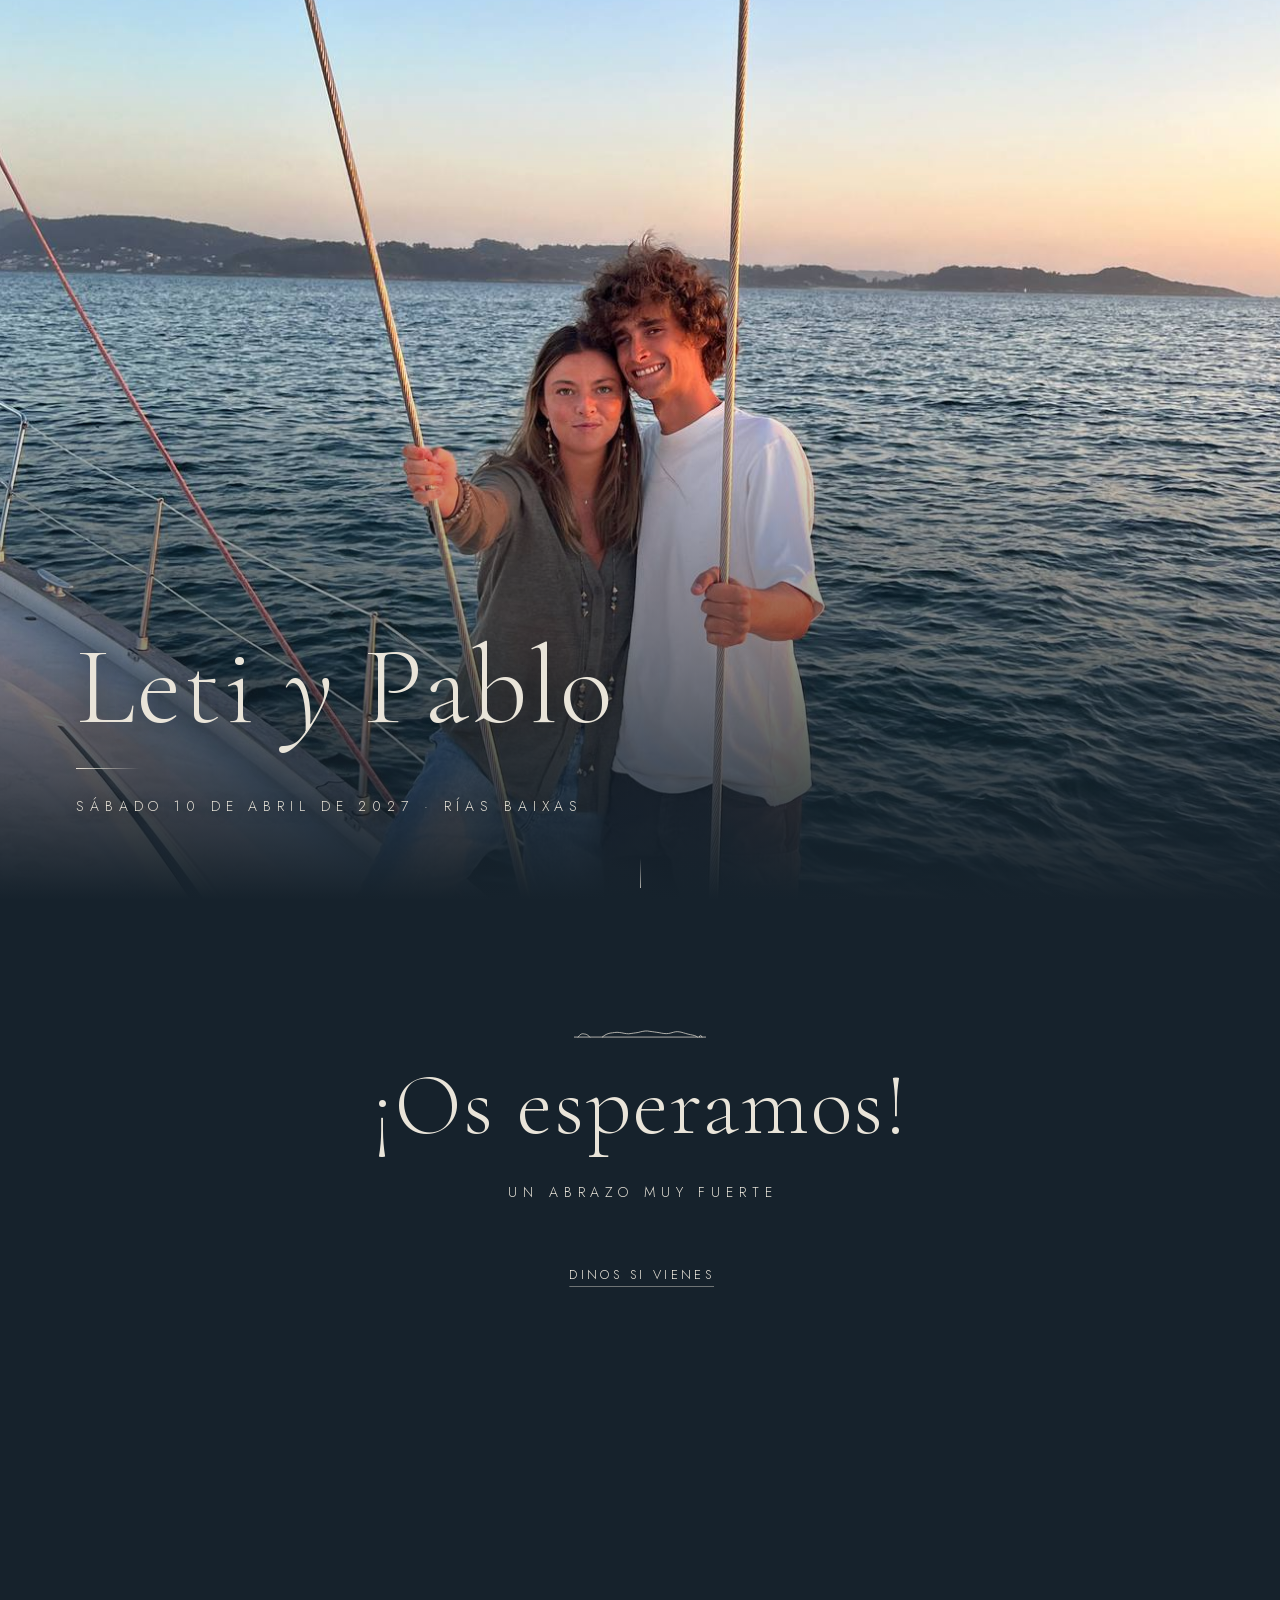
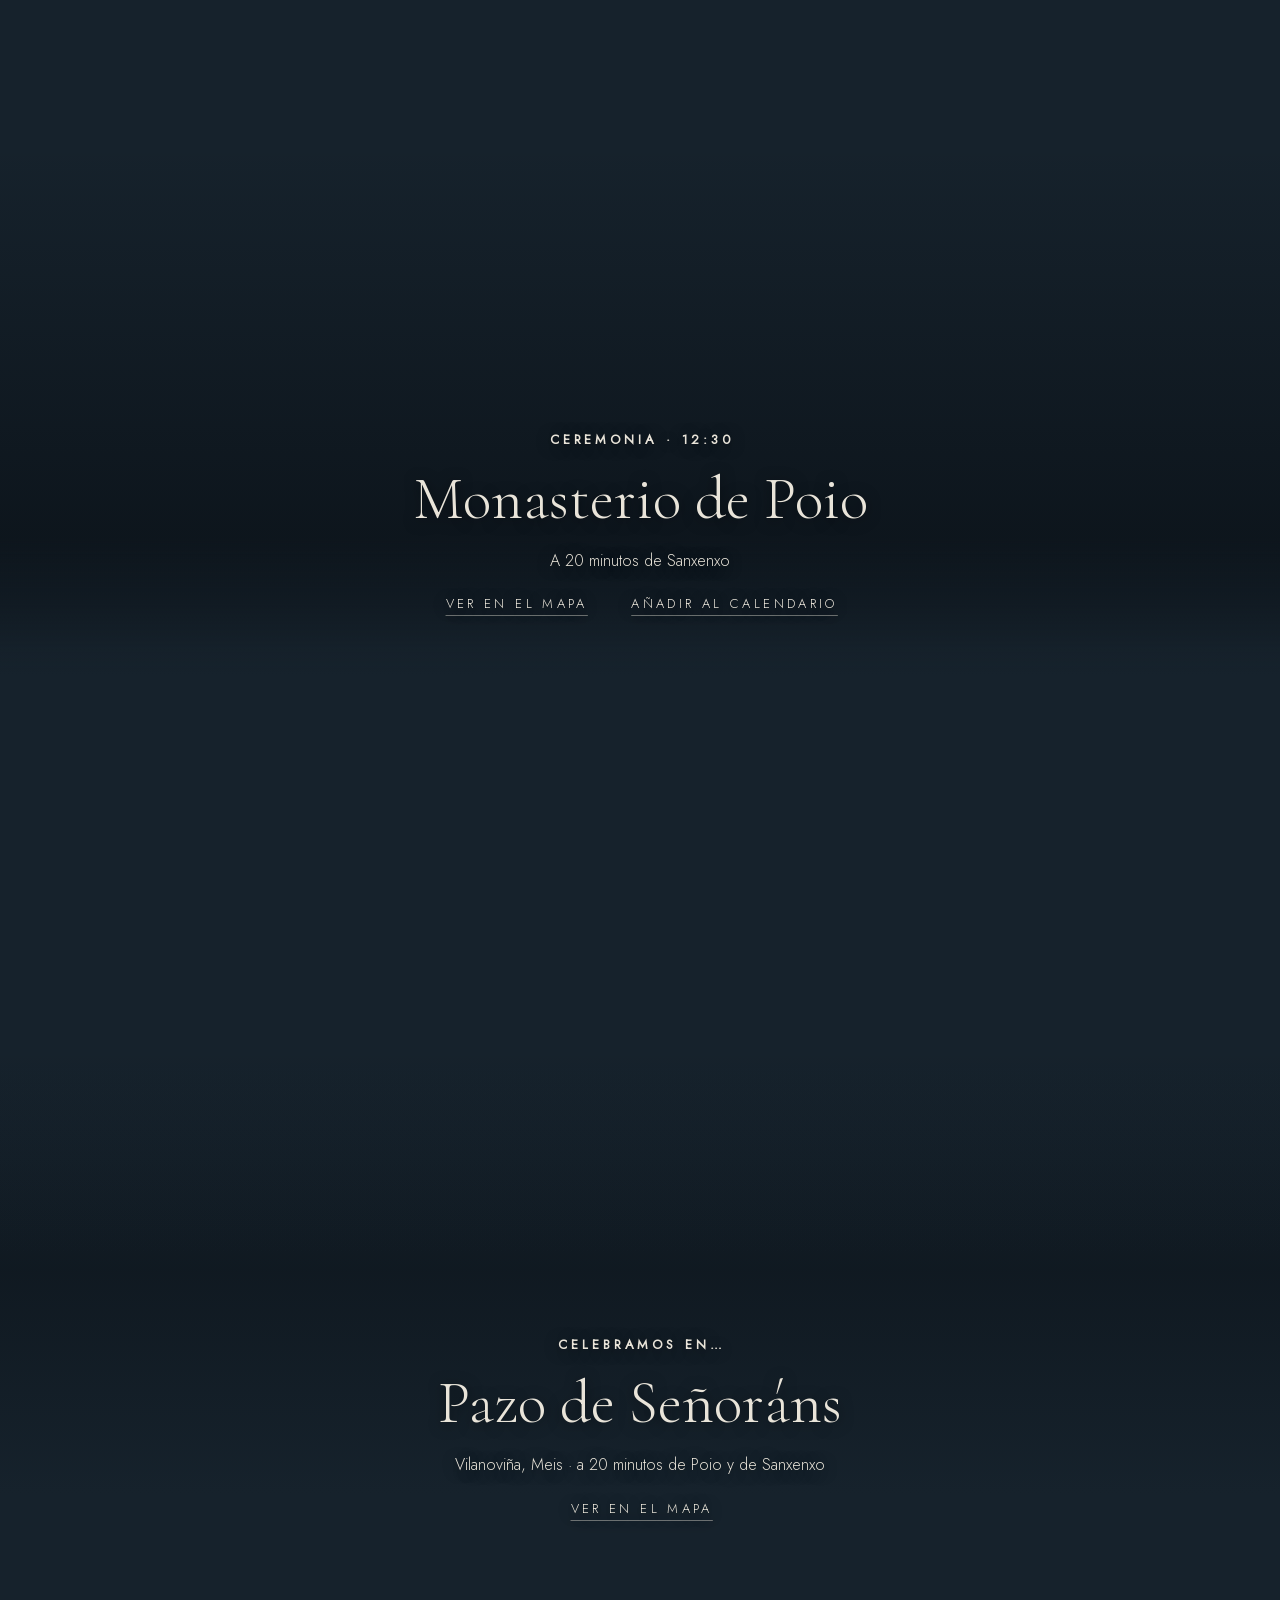
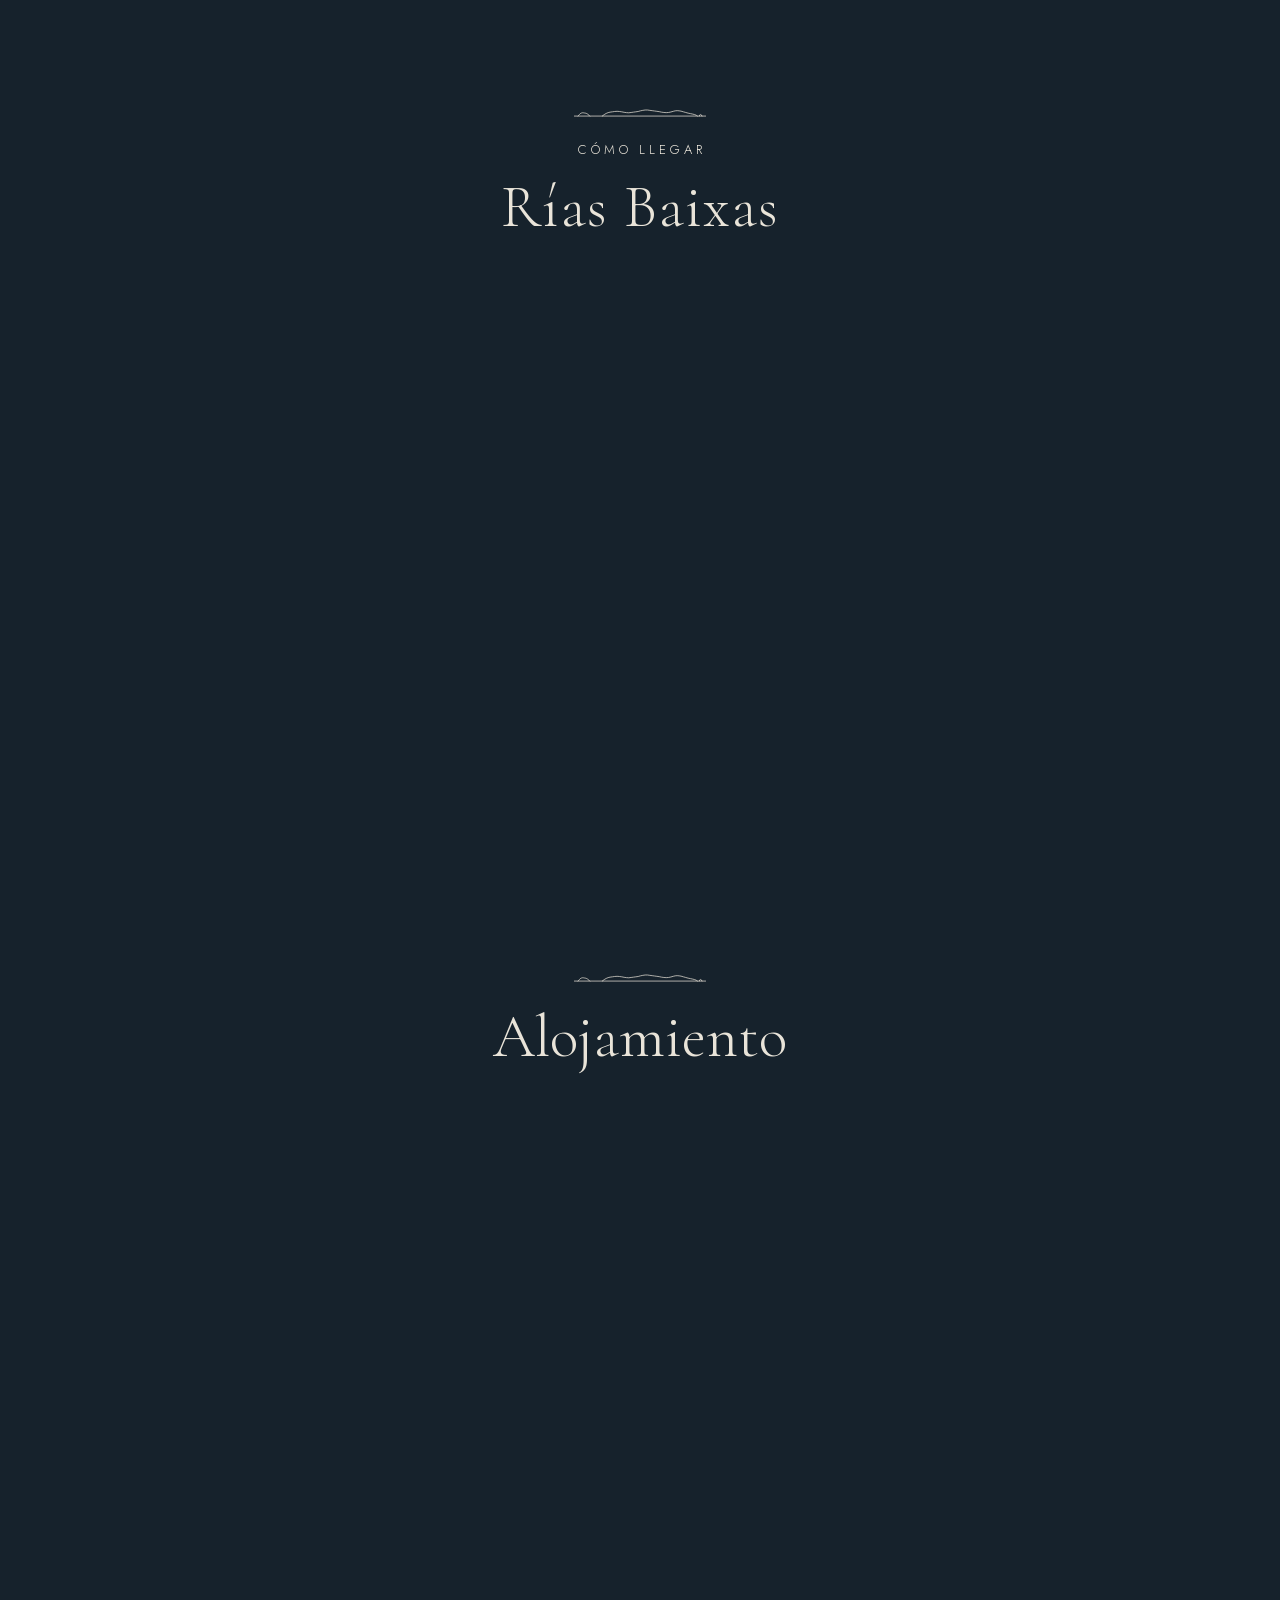
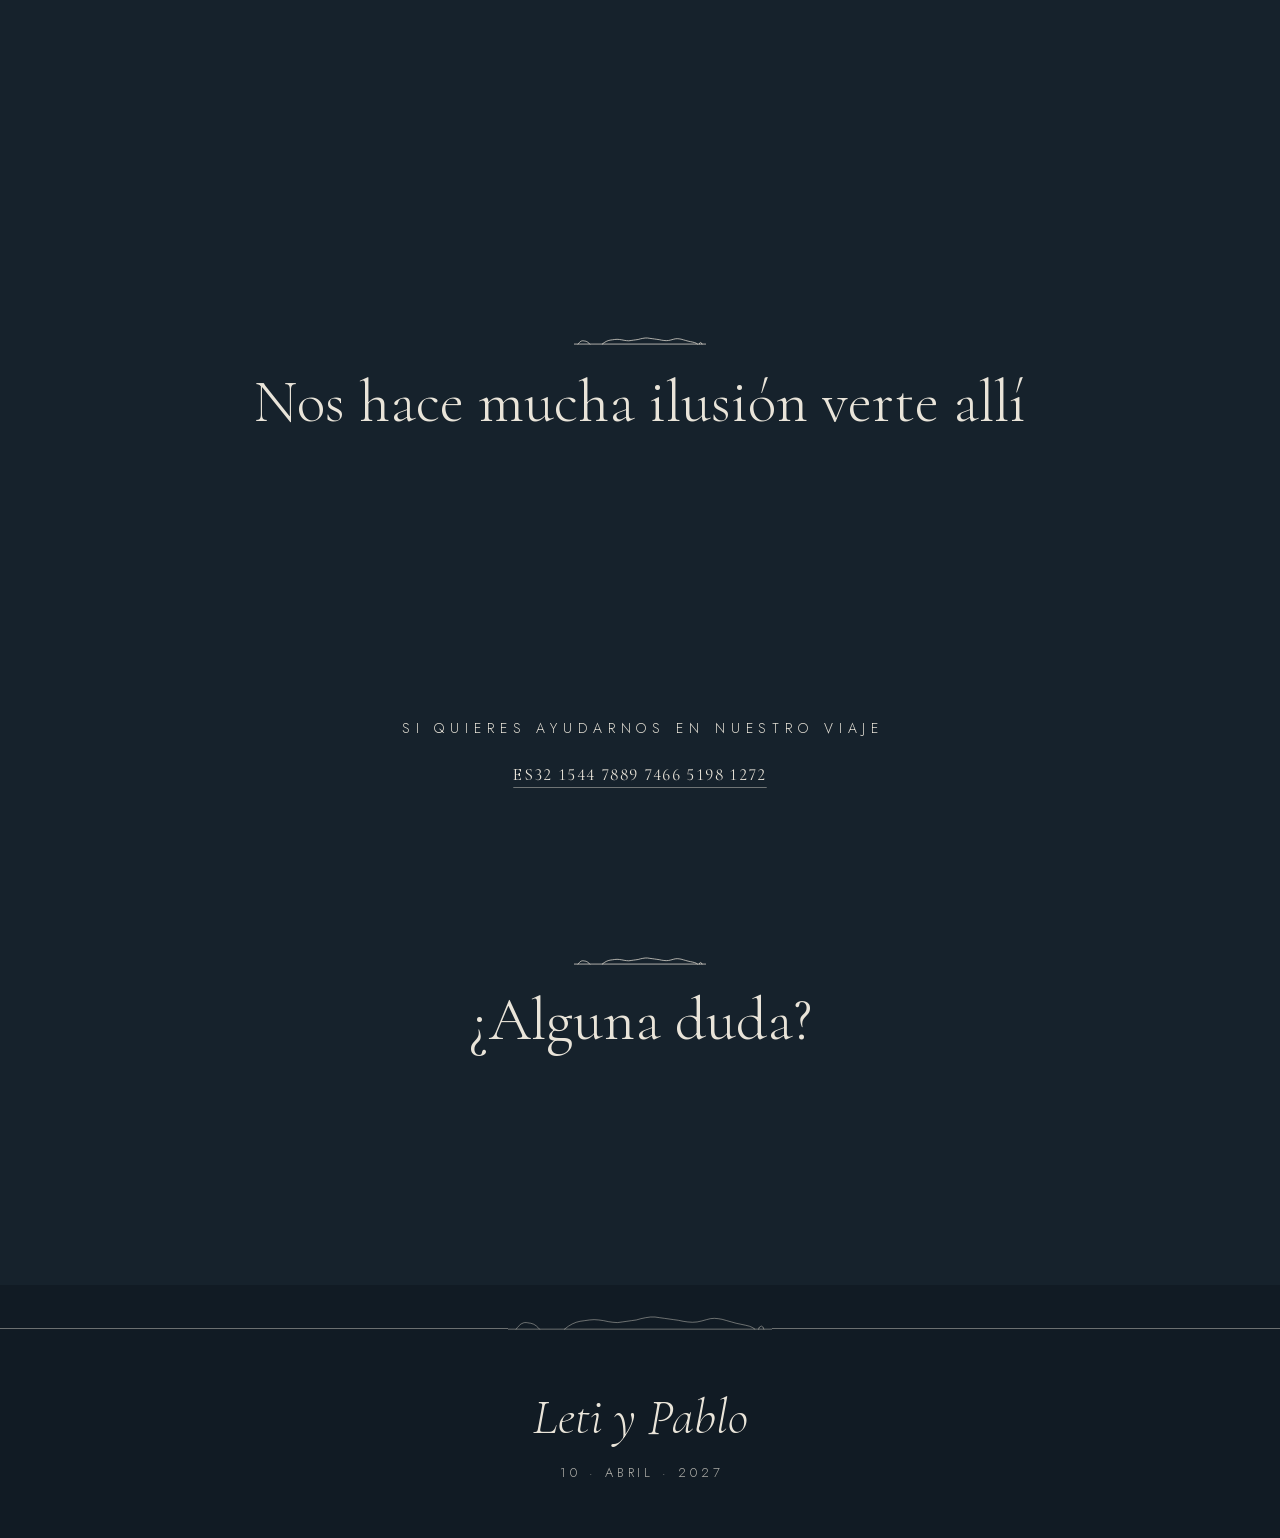
==== index.html @ 84181115 "Formulario: antes de dar error, comprueba si el envío ya está guardado Si Google tarda o contesta co" ====
<!doctype html>
<html lang="es">
<head>
  <meta charset="utf-8">
  <!-- Qué puede cargar la página: solo lo propio, y el formulario solo habla con Google Apps Script.
       Si cambia el script en línea de más abajo, hay que recalcular su huella sha256 (ver README). -->
  <meta http-equiv="Content-Security-Policy" content="default-src 'self'; script-src 'self' 'sha256-/x7W7R75k8Roq0WaVRQX9blP4OufE5xbAdzklGxsgpw='; style-src 'self'; img-src 'self' data:; font-src 'self'; connect-src 'self' https://script.google.com https://*.googleusercontent.com; object-src 'none'; base-uri 'none'; form-action 'none'">
  <meta name="viewport" content="width=device-width, initial-scale=1, viewport-fit=cover">
  <title>Leti y Pablo · 10 de abril de 2027</title>
  <meta name="description" content="Nos casamos el 10 de abril de 2027 en el Monasterio de Poio. Dinos si vienes.">
  <meta name="robots" content="noindex, nofollow">
  <meta name="referrer" content="no-referrer">
  <meta name="format-detection" content="telephone=no">
  <meta property="og:site_name" content="Leti y Pablo">
  <meta property="og:title" content="Leti y Pablo · 10 de abril de 2027">
  <meta property="og:description" content="Sábado 10 de abril de 2027, 12:30 · Monasterio de Poio y Pazo de Señoráns">
  <meta property="og:type" content="website">
  <meta property="og:url" content="https://letipablo.com/">
  <meta property="og:locale" content="es_ES">
  <meta property="og:image" content="https://letipablo.com/assets/og.jpg?v=2">
  <meta property="og:image:type" content="image/jpeg">
  <meta property="og:image:width" content="1200">
  <meta property="og:image:height" content="630">
  <meta property="og:image:alt" content="Leti y Pablo en la proa de un velero, con la ría al atardecer">
  <meta name="twitter:card" content="summary_large_image">
  <link rel="icon" href="favicon.ico" sizes="32x32">
  <link rel="icon" href="favicon.svg" type="image/svg+xml">
  <link rel="apple-touch-icon" href="apple-touch-icon.png">
  <meta name="theme-color" content="#16222c">
  <link rel="preload" href="assets/fonts/cormorant.woff2" as="font" type="font/woff2" crossorigin>
  <link rel="preload" href="assets/fonts/jost.woff2" as="font" type="font/woff2" crossorigin>
  <link rel="stylesheet" href="styles.css?v=27">
  <!-- Sin JavaScript no hay revelado al hacer scroll: el contenido se ve siempre -->
  <script>document.documentElement.classList.add('js');</script>
</head>
<body>

<!-- El perfil de Onza, Ons y su islote, que separa las secciones y cierra el pie -->
<svg class="dibujos" aria-hidden="true" focusable="false" width="0" height="0">
  <symbol id="ons" viewBox="0 0 240 20">
    <path vector-effect="non-scaling-stroke" d="M0 16.5H240"/>
    <g transform="translate(7.44 16.5) scale(1 2.1) translate(-8.55 -10)">
      <!-- Onza, Ons y el islote de su derecha: el perfil que se ve desde la ría -->
      <path vector-effect="non-scaling-stroke" d="M8.55 10.0 L9.69 9.26 L11.02 8.63 L12.34 7.92 L13.67 7.6 L14.99 7.31 L16.32 7.16 L17.64 7.16 L18.97 7.24 L20.29 7.35 L21.62 7.43 L22.94 7.62 L24.27 7.83 L25.59 8.19 L26.92 8.63 L28.25 9.2 L29.76 10.0"/>
      <path vector-effect="non-scaling-stroke" d="M52.48 10.0 L56.03 8.72 L59.57 7.73 L63.12 7.02 L66.67 6.6 L70.92 6.31 L75.18 6.03 L79.43 5.89 L83.69 6.03 L87.94 6.31 L92.2 6.74 L96.45 7.02 L100.71 7.16 L104.96 6.88 L109.22 6.6 L113.48 6.31 L117.73 6.03 L121.99 5.46 L126.24 5.04 L130.5 4.75 L134.75 4.75 L139.01 5.04 L143.26 5.32 L147.52 5.6 L151.77 5.89 L156.03 6.17 L160.28 6.6 L164.54 6.88 L168.79 7.02 L173.05 6.88 L177.3 6.45 L181.56 5.89 L185.11 5.46 L188.65 5.32 L192.2 5.46 L195.74 5.74 L200.0 6.31 L204.26 6.88 L208.51 7.45 L212.77 7.87 L217.02 8.3 L220.57 8.72 L223.4 9.29 L225.53 10.0"/>
      <path vector-effect="non-scaling-stroke" d="M228.94 10.0 L229.51 9.13 L230.07 9.17 L230.64 8.83 L231.21 8.64 L231.78 8.75 L232.35 8.98 L232.91 9.02 L233.67 10.0"/>
    </g>
  </symbol>
</svg>

<main>

  <section id="inicio" class="hero">
    <!-- En vertical (móviles y tabletas) se sirve un recorte 3:4 de la misma foto: pesa una cuarta parte menos -->
    <picture>
      <source media="(orientation: portrait) and (max-aspect-ratio: 3/4)" srcset="assets/portada-v-675.jpg 675w, assets/portada-v-900.jpg 900w, assets/portada-v-1100.jpg 1100w, assets/portada-v-1425.jpg 1425w" sizes="81vh" width="1425" height="1900">
      <img class="hero__foto" data-portada src="assets/portada.jpg" srcset="assets/portada-900.jpg 900w, assets/portada-1200.jpg 1200w, assets/portada.jpg 1400w, assets/portada-1900.jpg 1900w, assets/portada-2600.jpg 2600w" sizes="(orientation: landscape) 108vw, 108vh" width="1400" height="1400" fetchpriority="high" alt="Leti y Pablo en la proa de un velero, con la ría al atardecer">
    </picture>
    <div class="hero__velo"></div>
    <div class="hero__texto">
      <h1 class="hero__nombres" translate="no">Leti <em>y</em> Pablo</h1>
      <div class="hero__filete"></div>
      <p class="hero__fecha"><span class="hero__dia">Sábado 10 de abril de 2027</span> <span class="nowrap"><span class="hero__punto">· </span>Rías Baixas</span></p>
    </div>
    <span class="hero__bajar" aria-hidden="true"></span>
  </section>

  <section class="wrap bienvenida">
    <svg class="ornament" aria-hidden="true" focusable="false" viewBox="0 0 240 20"><use href="#ons"/></svg>
    <h2 class="bienvenida__titulo">¡Os esperamos!</h2>
    <p class="bienvenida__texto">Un abrazo muy fuerte</p>
    <p class="bienvenida__atajo" data-atajo><a class="enlace" href="#confirmar" data-ir-formulario>Dinos si vienes</a></p>
  </section>

  <section id="ceremonia" class="banda banda--limpia">
    <img src="assets/foto-poio-700.jpg" srcset="assets/foto-poio-700.jpg 700w, assets/foto-poio-1000.jpg 1000w, assets/foto-poio-1280.jpg 1280w, assets/foto-poio-1600.jpg 1600w" sizes="100vw" width="1600" height="1068" loading="lazy" decoding="async" fetchpriority="low" alt="Fachada del Monasterio de Poio">
    <div class="banda__texto">
      <span class="banda__tipo">Ceremonia · 12:30</span>
      <h2 translate="no">Monasterio de Poio</h2>
      <p>A 20 minutos de Sanxenxo</p>
      <p class="banda__enlaces">
        <a href="https://www.google.com/maps/search/?api=1&query=Monasterio+de+Poio" target="_blank" rel="noopener" aria-label="Ver en el mapa: Monasterio de Poio">Ver en el mapa</a>
        <!-- Sin «download»: en iPhone y Mac abre el calendario con el evento listo. En el resto, app.js lo cambia por Google Calendar -->
        <a href="assets/boda.ics" type="text/calendar" data-calendario>Añadir al calendario</a>
      </p>
    </div>
  </section>

  <section id="celebracion" class="banda banda--pie">
    <img src="assets/foto-senorans-700.jpg" srcset="assets/foto-senorans-700.jpg 700w, assets/foto-senorans-1000.jpg 1000w, assets/foto-senorans-1269.jpg 1269w" sizes="100vw" width="1269" height="846" loading="lazy" decoding="async" fetchpriority="low" alt="Pazo de Señoráns al anochecer">
    <div class="banda__texto">
      <span class="banda__tipo">Celebramos en…</span>
      <h2 translate="no">Pazo de Señoráns</h2>
      <p>Vilanoviña, Meis · <span class="nowrap">a 20 minutos</span> de Poio <span class="nowrap">y de Sanxenxo</span></p>
      <p class="banda__enlaces">
        <a href="https://www.google.com/maps/search/?api=1&query=Pazo+de+Se%C3%B1or%C3%A1ns+Meis" target="_blank" rel="noopener" aria-label="Ver en el mapa: Pazo de Señoráns">Ver en el mapa</a>
      </p>
    </div>
  </section>

  <!-- «Cómo llegar» y «Alojamiento» se pueden esconder con CONFIG.secciones en app.js -->
  <section id="llegar" class="wrap" data-seccion="llegar">
    <svg class="ornament" aria-hidden="true" focusable="false" viewBox="0 0 240 20"><use href="#ons"/></svg>
    <span class="section-label">Cómo llegar</span>
    <h2 class="section-title section-title--rotulo" translate="no">Rías Baixas</h2>
    <!-- Plano ilustrado OCULTO (28 sept 2026): para recuperarlo, descomentar la figura.
         assets/plano.svg se genera con bocetos/plano/plano2.py y lo incrusta plano() en app.js
    <figure class="plano reveal" data-plano>
      <img src="assets/plano.svg" width="940" height="379" loading="lazy" alt="Plano dibujado de la zona: Sanxenxo, Monasterio de Poio y Pazo de Señoráns; la AP-9 lleva a Santiago y a Vigo">
    </figure>
    -->
    <div class="llegar reveal d1">
      <!-- Mismo trazo que las zonas de alojamiento, pero sin desplegable: todo a la vista -->
      <div class="via">
        <h3>En avión</h3>
        <p>Santiago, a 1 hora y 10 minutos de <span translate="no">Sanxenxo</span> · Vigo, a 45, con vuelos nacionales · Desde el extranjero, también Oporto, a 2 horas</p>
      </div>
      <div class="via">
        <h3>En tren</h3>
        <p>Tren directo de Madrid a Pontevedra, unas 3 horas y 45 minutos · La estación está a 25 minutos de <span translate="no">Sanxenxo</span> en taxi</p>
      </div>
      <div class="via">
        <h3>En coche</h3>
        <p><span translate="no">AP-9</span> hasta Pontevedra y autovía <span translate="no">AG-41</span> hasta <span translate="no">Sanxenxo</span></p>
      </div>
      <div class="via">
        <h3>El día de la boda</h3>
        <p>Habrá autobuses desde Sanxenxo.</p>
      </div>
    </div>
  </section>

  <section id="alojamiento" class="wrap" data-seccion="alojamiento">
    <svg class="ornament" aria-hidden="true" focusable="false" viewBox="0 0 240 20"><use href="#ons"/></svg>
    <h2 class="section-title">Alojamiento</h2>
    <div class="aloja reveal d1">
      <p class="aloja__zona">Os recomendamos dormir en <span translate="no">Sanxenxo</span>, a 20 minutos del monasterio <span class="nowrap">y del pazo</span></p>
      <p class="aloja__nota">Precio orientativo, <span class="nowrap" translate="no">de € a €€€€</span></p>
      <!-- Nombres, códigos y precios llevan translate="no": el traductor del navegador los cambiaba. -->
      <details class="zona">
        <summary><h3 translate="no">Augusta Eco Wellness</h3><span class="zona__mas" aria-hidden="true"></span></summary>
        <div class="hotel">
          <p>Spa, a 600 m de la playa de Silgar · <span class="precio" translate="no" aria-hidden="true">€€€€</span><span class="sr">precio alto</span></p>
          <p class="oferta">5&nbsp;% de descuento reservando en su web con el código <button type="button" class="codigo" data-copiar="LETIPABLO100427" translate="no">LETIPABLO100427</button><span class="copiado" data-copiado role="status"></span> · estancias del 7 al 12 de abril, mínimo 2 noches</p>
          <p><a class="enlace" href="https://www.augustasanxenxo.com/ecowellnessresort/" target="_blank" rel="noopener" aria-label="Web de Augusta Eco Wellness">Web del hotel</a></p>
        </div>
      </details>
      <details class="zona">
        <summary><h3 translate="no">Gran Talaso Hotel</h3><span class="zona__mas" aria-hidden="true"></span></summary>
        <div class="hotel">
          <p>Talaso, paseo de Silgar · <span class="precio" translate="no" aria-hidden="true">€€€</span><span class="sr">precio medio alto</span></p>
          <p><a class="enlace" href="https://www.hotelsanxenxo.com/" target="_blank" rel="noopener" aria-label="Web de Gran Talaso Hotel">Web del hotel</a></p>
        </div>
      </details>
      <details class="zona">
        <summary><h3 translate="no">Apartamentos Rotilio</h3><span class="zona__mas" aria-hidden="true"></span></summary>
        <div class="hotel">
          <p>Entre la playa y el puerto · <span class="precio" translate="no" aria-hidden="true">€€€</span><span class="sr">precio medio alto</span></p>
          <p><a class="enlace" href="https://apartamentosrotilio.com/" target="_blank" rel="noopener" aria-label="Web de Apartamentos Rotilio">Web del hotel</a></p>
        </div>
      </details>
      <details class="zona">
        <summary><h3 translate="no">Hotel Carlos I Silgar</h3><span class="zona__mas" aria-hidden="true"></span></summary>
        <div class="hotel">
          <p>Centro, con spa · <span class="precio" translate="no" aria-hidden="true">€</span><span class="sr">precio económico</span></p>
          <p><a class="enlace" href="https://www.hotelcarlos.es/" target="_blank" rel="noopener" aria-label="Web de Hotel Carlos I Silgar">Web del hotel</a></p>
        </div>
      </details>
      <details class="zona">
        <summary><h3 translate="no">Hotel Silgar 92</h3><span class="zona__mas" aria-hidden="true"></span></summary>
        <div class="hotel">
          <p>En la playa de Silgar · <span class="precio" translate="no" aria-hidden="true">€€€</span><span class="sr">precio medio alto</span></p>
          <p class="oferta">Para reservar, escribe a <a href="mailto:reservas@hotelsilgar92.com?subject=Boda%20Leti%20y%20Pablo" translate="no">reservas@hotelsilgar92.com</a> con el asunto <span class="nowrap" translate="no">«Boda Leti y Pablo»</span>.</p>
          <p><a class="enlace" href="https://hotelsilgar92.com/" target="_blank" rel="noopener" aria-label="Web de Hotel Silgar 92">Web del hotel</a></p>
        </div>
      </details>
    </div>
  </section>

  <section id="confirmar" class="wrap">
    <svg class="ornament" aria-hidden="true" focusable="false" viewBox="0 0 240 20"><use href="#ons"/></svg>
    <h2 class="section-title section-title--frase" data-confirmar-titulo>Nos hace mucha ilusión verte allí</h2>
    <p class="confirm__fecha reveal"><span data-cuenta-atras>10 de abril de 2027</span></p>
    <!-- El botón despliega el formulario aquí mismo; quien llega con #confirmar en el enlace lo encuentra ya abierto -->
    <button type="button" class="confirm__btn reveal d1" data-abrir-formulario aria-expanded="false" aria-controls="formulario">Dinos si vienes</button>

    <div id="formulario" class="formulario" tabindex="-1" hidden>
      <form id="rsvp" novalidate>

        <fieldset>
          <legend>Quién responde</legend>
          <label>
            <span>Tu nombre y apellidos</span>
            <input type="text" name="nombre" autocomplete="name" autocapitalize="words" enterkeyhint="next" maxlength="80" required>
          </label>
          <label>
            <span>Tu teléfono</span>
            <input type="tel" name="telefono" inputmode="tel" autocomplete="tel" enterkeyhint="next" maxlength="20" required>
          </label>
          <label>
            <span>Tu email (opcional)</span>
            <input type="email" name="email" inputmode="email" autocomplete="email" autocapitalize="none" enterkeyhint="next" maxlength="100">
          </label>
        </fieldset>

        <fieldset>
          <legend>¿Vendrás?</legend>
          <div class="choices">
            <label class="choice"><input type="radio" name="asiste" value="si" required><span>Sí, allí estaré</span></label>
            <label class="choice"><input type="radio" name="asiste" value="no"><span>No podré ir</span></label>
          </div>
        </fieldset>

        <div data-detalles hidden>

          <fieldset>
            <legend>Tu menú</legend>
            <label>
              <span>Tus alergias, intolerancias o dieta especial (opcional)</span>
              <input type="text" name="alergias" placeholder="Celíaco, vegetariano…" autocomplete="off" enterkeyhint="next" maxlength="120">
            </label>
          </fieldset>

          <fieldset>
            <legend>¿Vienes con alguien?</legend>
            <div class="choices">
              <label class="choice"><input type="radio" name="acompanado" value="no" required><span>No, solo yo</span></label>
              <label class="choice"><input type="radio" name="acompanado" value="si"><span>Sí, con acompañantes</span></label>
            </div>
            <div data-acompanantes-bloque hidden>
              <p class="help">Los niños tendrán menú infantil.</p>
              <div data-acompanantes></div>
              <button type="button" class="btn btn--ghost" data-add-acomp>Añadir otra persona</button>
              <p class="help" data-acomp-tope hidden>Si sois más, escríbenos.</p>
            </div>
          </fieldset>

          <fieldset>
            <legend>Autobús</legend>
            <p class="help">Pondremos autobuses desde <span translate="no">Sanxenxo</span> a Poio, de Poio al pazo y de vuelta desde el pazo.</p>
            <div class="choices">
              <label class="choice"><input type="radio" name="bus" value="No" checked><span>No lo necesito</span></label>
              <label class="choice"><input type="radio" name="bus" value="Ida y vuelta"><span>Ida y vuelta</span></label>
              <label class="choice"><input type="radio" name="bus" value="Solo ida"><span>Solo ida</span></label>
              <label class="choice"><input type="radio" name="bus" value="Solo vuelta"><span>Solo vuelta</span></label>
            </div>
            <label data-parada hidden>
              <span>Tu parada</span>
              <select name="parada"></select>
            </label>
            <label data-parada-otra hidden>
              <span>¿Dónde duermes?</span>
              <input type="text" name="paradaOtra" placeholder="Portonovo, Meis…" autocomplete="off" enterkeyhint="next" maxlength="50">
            </label>
            <p class="help" data-plazas hidden></p>
          </fieldset>

        </div>

        <fieldset>
          <legend>¿Algo más?</legend>
          <label>
            <span>Cualquier cosa que debamos saber (opcional)</span>
            <textarea name="comentarios" rows="4" maxlength="500"></textarea>
          </label>
        </fieldset>

        <!-- Trampa para robots: no se ve ni se alcanza con el teclado. El nombre no es de ningún dato personal,
             para que el autorrelleno del navegador no lo toque -->
        <div class="hp" aria-hidden="true">
          <label>No rellenar <input type="text" name="confirma_web" tabindex="-1" autocomplete="off"></label>
        </div>

        <button type="button" class="btn" data-enviar>Enviar</button>
        <p class="form__msg" data-form-msg role="status" aria-live="polite"></p>
      </form>

      <div class="gracias" data-gracias hidden>
        <h3 tabindex="-1" data-gracias-titulo>Nos vemos en Poio</h3>
        <p data-gracias-texto></p>
        <dl class="rows" data-gracias-resumen hidden></dl>
        <p class="gracias__enlaces">
          <a class="enlace" href="assets/boda.ics" type="text/calendar" data-calendario data-gracias-calendario hidden>Añadir al calendario</a>
          <button type="button" class="enlace" data-cambiar>Cambiar mi respuesta</button>
        </p>
      </div>
    </div>
    <noscript><p class="help">El formulario no funciona en este navegador. Escríbenos por WhatsApp: Leti +34 634 275 463 · Pablo +34 660 812 140.</p></noscript>
  </section>

  <!-- Número de cuenta: sale de CONFIG.iban en app.js (y el titular, de CONFIG.titular). Vacío = la sección no aparece -->
  <section id="cuenta" class="wrap cuenta" data-regalo hidden>
    <p class="cuenta__texto">Si quieres ayudarnos en nuestro viaje</p>
    <button type="button" class="cuenta__iban" data-cuenta translate="no"></button>
    <p class="cuenta__titular" data-cuenta-titular translate="no" hidden></p>
    <p class="cuenta__aviso" data-cuenta-aviso role="status"></p>
  </section>

  <section id="contacto" class="wrap">
    <svg class="ornament" aria-hidden="true" focusable="false" viewBox="0 0 240 20"><use href="#ons"/></svg>
    <h2 class="section-title">¿Alguna duda?</h2>
    <div class="contacto reveal d1">
      <div><strong translate="no">Leti</strong><a data-wa-leti href="https://wa.me/34634275463" target="_blank" rel="noopener" aria-label="+34 634 275 463, WhatsApp de Leti" translate="no">+34 634 275 463</a></div>
      <div><strong translate="no">Pablo</strong><a data-wa-pablo href="https://wa.me/34660812140" target="_blank" rel="noopener" aria-label="+34 660 812 140, WhatsApp de Pablo" translate="no">+34 660 812 140</a></div>
    </div>
  </section>

</main>

<footer class="footer">
  <div class="footer__horizonte" aria-hidden="true"><svg focusable="false" viewBox="0 0 240 20"><use href="#ons"/></svg></div>
  <p class="footer__nombres" translate="no">Leti y Pablo</p>
  <p class="footer__fecha">10 · abril · 2027</p>
</footer>

<template id="tpl-acomp">
  <div class="acomp">
    <label class="acomp__nombre"><span data-acomp-rotulo>Nombre y apellidos</span><input type="text" data-acomp-nombre autocomplete="off" autocapitalize="words" enterkeyhint="next" maxlength="80" required></label>
    <label><span>¿Adulto o niño?</span>
      <select data-acomp-tipo autocomplete="off">
        <option value="Adulto">Adulto</option>
        <option value="Niño">Niño</option>
      </select>
    </label>
    <label><span>Alergias o dieta (opcional)</span><input type="text" data-acomp-alergias autocomplete="off" enterkeyhint="next" maxlength="120"></label>
    <button type="button" class="acomp__quitar" data-acomp-quitar>Quitar</button>
  </div>
</template>

<script src="app.js?v=30"></script>
</body>
</html>
---- styles.css ----
/* Estilo «Mar»: fondo del azul del mar de la portada y todo el texto en un solo crudo.
   Tipografías: Cormorant Garamond y Jost, autoalojadas en assets/fonts (subconjunto latino, fuentes variables).
   Los tamaños de letra van en rem para que respeten el tamaño que cada uno tenga puesto en su navegador. */

@font-face {
  font-family: 'Cormorant Garamond'; font-style: normal; font-weight: 300 400; font-display: swap;
  src: url('assets/fonts/cormorant.woff2') format('woff2');
}
@font-face {
  font-family: 'Cormorant Garamond'; font-style: italic; font-weight: 300; font-display: swap;
  src: url('assets/fonts/cormorant-cursiva.woff2') format('woff2');
}
@font-face {
  font-family: 'Jost'; font-style: normal; font-weight: 300 400; font-display: swap;
  src: url('assets/fonts/jost.woff2') format('woff2');
}

*, *::before, *::after { margin: 0; padding: 0; box-sizing: border-box; }

:root {
  color-scheme: dark;
  --mar: #16222c;
  --mar-hondo: #111b24;                  /* pie de página */
  --crudo: #e9e4d9;
  --crudo-suave: rgba(233, 228, 217, .72);   /* texto secundario */
  --crudo-medio: rgba(233, 228, 217, .6);    /* textos de ejemplo de los campos */
  --crudo-tenue: rgba(233, 228, 217, .42);   /* filetes de enlaces, botones y campos */
  --filete: rgba(233, 228, 217, .15);
  --papel: #f4f1e6;                      /* lámina del plano */
  --serif: 'Cormorant Garamond', Georgia, 'Times New Roman', serif;
  --sans: 'Jost', system-ui, -apple-system, 'Helvetica Neue', Arial, sans-serif;
  --lado: clamp(24px, 6vw, 72px);
  /* Márgenes laterales que además esquivan la muesca del móvil cuando está tumbado */
  --izq: max(var(--lado), env(safe-area-inset-left, 0px));
  --der: max(var(--lado), env(safe-area-inset-right, 0px));
}

html { scroll-behavior: smooth; }
@media (prefers-reduced-motion: reduce) { html { scroll-behavior: auto; } }
body {
  font-family: var(--sans); font-weight: 300; font-size: 1rem; line-height: 1.6;
  background: var(--mar); color: var(--crudo);
  overflow-x: hidden; -webkit-font-smoothing: antialiased;
}
a { color: inherit; }
img { max-width: 100%; display: block; }
[hidden] { display: none !important; }
:focus-visible { outline: 2px solid var(--crudo); outline-offset: 3px; }
[tabindex="-1"]:focus { outline: none; }
::selection { background: rgba(233, 228, 217, .28); color: var(--crudo); }
/* Palabras que van juntas: bajan enteras a la línea siguiente y, si ni así caben (letra muy grande), se parten */
.nowrap { display: inline-block; }
h1, h2, h3, p, dd, dt, legend, label, summary { overflow-wrap: anywhere; min-width: 0; }
.dibujos { position: absolute; }
/* Texto solo para lectores de pantalla */
.sr { position: absolute; width: 1px; height: 1px; overflow: hidden; clip-path: inset(50%); white-space: nowrap; }

/* Rótulos en versalitas. Cuatro fichas para toda la web:
   rótulo (antetítulos), etiqueta (textos de apoyo y campos), cabecera (portada y bienvenida) y botón o enlace.
   Las centradas compensan con padding-left el espaciado que queda tras la última letra. */
.section-label, .banda__tipo, .footer__fecha {
  font-size: .8125rem; line-height: 1.6; letter-spacing: .3em; text-transform: uppercase;
}
.aloja__nota, .confirm__fecha, .cuenta__aviso, .cuenta__titular, .copiado, .contacto strong,
label > span, .acomp__quitar, .btn--ghost {
  font-size: .8125rem; line-height: 1.6; letter-spacing: .2em; text-transform: uppercase;
}
.hero__fecha, .bienvenida__texto, .cuenta__texto {
  font-size: clamp(.75rem, 2.2vw, .875rem); line-height: 1.7; letter-spacing: .42em; text-transform: uppercase;
}
.confirm__btn, .btn, .banda__enlaces a, .enlace {
  font-family: var(--sans); font-weight: 300; font-size: .8125rem; line-height: 1.6;
  letter-spacing: .26em; text-transform: uppercase;
}

/* Portada: la foto a toda pantalla y el rótulo abajo a la izquierda.
   svh y no dvh: la altura no cambia cuando el navegador del móvil pliega sus barras */
.hero {
  position: relative; height: 100vh; height: 100svh; min-height: 480px;
  display: flex; align-items: flex-end; justify-content: flex-start; overflow: hidden;
  background: var(--mar);
  padding: 0 max(clamp(24px, 6vw, 76px), env(safe-area-inset-right, 0px)) clamp(54px, 9vh, 96px) max(clamp(24px, 6vw, 76px), env(safe-area-inset-left, 0px));
}
.hero__foto {
  position: absolute; inset: 0; width: 100%; height: 100%; max-width: none;
  object-fit: cover; object-position: 50% 18%;
  transform: scale(1.08);
}
/* La foto va con sus colores, sin filtro. Solo se funde con el azul por abajo, donde va el rótulo */
.hero__velo {
  position: absolute; inset: 0;
  background: linear-gradient(to top, rgba(22, 34, 44, 1) 0%, rgba(22, 34, 44, .82) 10%, rgba(22, 34, 44, .45) 30%, transparent 58%);
}
.hero__texto { position: relative; text-align: left; max-width: min(720px, 92vw); }
.hero__nombres {
  font-family: var(--serif); font-weight: 300; font-size: clamp(3.375rem, 11vw, 6.875rem);
  line-height: 1; letter-spacing: .02em; text-shadow: 0 4px 30px rgba(0, 0, 0, .55);
  overflow-wrap: anywhere;
}
.hero__nombres em { font-style: italic; }
.hero__filete { width: 64px; height: 1px; background: linear-gradient(to right, var(--crudo), transparent); margin: 26px 0; }
.hero__fecha { text-shadow: 0 2px 12px rgba(0, 0, 0, .6); }
.hero__dia { display: inline-block; }
/* Un hilo al pie de la foto: debajo hay más */
.hero__bajar {
  position: absolute; left: 50%; bottom: 12px; width: 1px; height: 30px;
  background: linear-gradient(to bottom, transparent, var(--crudo-suave));
}

/* Secciones de texto, centradas */
.wrap {
  max-width: 960px; margin: 0 auto; text-align: center;
  padding: clamp(72px, 11vw, 128px) var(--der) clamp(72px, 11vw, 128px) var(--izq);
}
/* El horizonte de Ons: separa las secciones */
.ornament {
  display: block; width: 132px; height: 11px; margin: 0 auto 22px;
  fill: none; stroke: var(--crudo-suave); stroke-width: 1; stroke-linecap: round; stroke-linejoin: round;
}
.section-label { display: block; margin-bottom: 16px; padding-left: .3em; }
.section-title {
  font-family: var(--serif); font-weight: 300; font-size: clamp(2.125rem, 6.5vw, 3.75rem); line-height: 1.08;
  text-wrap: balance; overflow-wrap: anywhere; margin-bottom: clamp(26px, 4vw, 40px);
}
.section-title--frase { line-height: 1.16; max-width: 15em; margin-inline: auto; }
.section-title--rotulo { line-height: 1.05; letter-spacing: .02em; }
/* Menos aire entre «Cómo llegar» y «Alojamiento»: la mitad que entre el resto de secciones */
#llegar { padding-bottom: clamp(36px, 5.5vw, 64px); }
#alojamiento { padding-top: clamp(36px, 5.5vw, 64px); }

/* Bienvenida */
.bienvenida { max-width: none; }
.bienvenida__titulo {
  font-family: var(--serif); font-weight: 300; font-size: clamp(2.75rem, 8.8vw, 5.5rem);
  line-height: 1; letter-spacing: .02em; margin-bottom: clamp(22px, 3vw, 32px);
  text-wrap: balance; overflow-wrap: anywhere;
}
.bienvenida__texto { padding-left: .42em; /* compensa el espaciado tras la última letra */ }
.bienvenida__atajo { margin-top: clamp(30px, 4.5vw, 44px); }

/* Fotos de Poio y Señoráns: a todo el ancho, como la portada, y enteras (3:2, sin recorte) */
.banda {
  position: relative; width: 100%; aspect-ratio: 3 / 2; overflow: hidden;
  display: flex; align-items: flex-end; justify-content: center; text-align: center;
}
.banda img {
  position: absolute; inset: 0; width: 100%; height: 100%; max-width: none; object-fit: cover;
  filter: saturate(.86) brightness(.86);
}
/* La del pazo es de noche: sin oscurecerla más */
.banda--pie img { filter: saturate(.9); }
.banda::after { content: ''; position: absolute; inset: 0; }
/* El monasterio solo se funde con el azul por abajo, sin subir por encima de la puerta.
   El segundo velo oscurece la piedra clara de detrás del texto */
.banda--limpia::after { background:
  linear-gradient(to bottom, transparent 84%, rgba(22, 34, 44, .5) 92%, rgba(22, 34, 44, .9) 97%, rgba(22, 34, 44, 1) 100%),
  linear-gradient(to bottom, transparent 38%, rgba(6, 11, 16, .74) 100%); }
/* El pazo se funde por abajo y, en espejo, por arriba */
.banda--pie::after { background:
  linear-gradient(to top, transparent 38%, rgba(22, 34, 44, .38) 64%, rgba(22, 34, 44, .86) 90%, rgba(22, 34, 44, 1) 100%),
  linear-gradient(to bottom, transparent 38%, rgba(6, 11, 16, .38) 64%, rgba(22, 34, 44, .86) 90%, rgba(22, 34, 44, 1) 100%); }
/* Franja del color de la página entre las dos fotos */
.banda--pie { margin-top: clamp(28px, 4vw, 52px); }
.banda__texto {
  position: relative; z-index: 1; text-shadow: 0 2px 14px rgba(0, 0, 0, .55);
  padding: 0 max(24px, env(safe-area-inset-right, 0px)) clamp(30px, 5vw, 52px) max(24px, env(safe-area-inset-left, 0px));
}
.banda__tipo { display: block; margin-bottom: 12px; padding-left: .3em; font-weight: 700; }
.banda h2 { font-family: var(--serif); font-weight: 300; font-size: clamp(2.125rem, 6.5vw, 3.75rem); line-height: 1.2; margin-bottom: 12px; }
/* Sobre la foto, el texto va en crudo pleno */
.banda p { font-size: 1rem; line-height: 1.7; text-wrap: balance; }
.banda__enlaces { display: flex; flex-wrap: wrap; justify-content: center; gap: 0 clamp(24px, 4vw, 40px); margin-top: 4px; }
/* El filete queda bajo el texto y la zona que se puede tocar mide 44 px de alto */
.banda__enlaces a, .enlace {
  display: inline-block; min-height: 44px; padding: 16px 0 0 .26em; color: var(--crudo);
  text-decoration: underline; text-decoration-thickness: 1px; text-decoration-color: var(--crudo-tenue); text-underline-offset: 7px;
  background: none; border: 0; border-radius: 0; cursor: pointer;
}

/* Cómo llegar: una vía por bloque, con el mismo trazo que las zonas de alojamiento pero sin desplegable */
.llegar { max-width: 640px; margin: 0 auto; text-align: center; }
.via { border-top: 1px solid var(--filete); padding: clamp(20px, 2.8vw, 28px) 0; }
.via:last-child { border-bottom: 1px solid var(--filete); }
.via h3, .zona h3 { font-family: var(--serif); font-weight: 300; font-size: clamp(1.5rem, 3.4vw, 1.875rem); line-height: 1.15; }
.via p { max-width: 44ch; margin: 9px auto 0; font-size: .9375rem; line-height: 1.8; color: var(--crudo-suave); text-wrap: balance; }
.via p a { display: inline-block; padding: 0 2px; text-decoration: underline; text-decoration-color: var(--crudo-tenue); text-underline-offset: 3px; }
/* Filas etiqueta–valor: las usa el resumen de «gracias» */
.rows > div {
  display: grid; grid-template-columns: minmax(110px, .8fr) 1.5fr; gap: 12px; padding: 10px 0;
  border-top: 1px solid var(--filete); font-size: 1rem; line-height: 1.6;
}
.rows dd { color: var(--crudo-suave); min-width: 0; overflow-wrap: anywhere; }
.rows dd a { text-decoration-color: var(--crudo-tenue); text-underline-offset: 3px; }

/* Plano ilustrado (oculto por ahora): una lámina de papel sobre el fondo oscuro.
   Los estilos del dibujo van dentro de assets/plano.svg */
@font-face {
  font-family: 'Architects Daughter'; font-style: normal; font-weight: 400; font-display: swap;
  src: url('assets/fonts/architects-daughter.woff2') format('woff2');
}
.plano {
  background: var(--papel); padding: clamp(14px, 2.5vw, 26px); box-shadow: 0 22px 60px rgba(0, 0, 0, .45);
  margin-bottom: clamp(36px, 5vw, 56px);
}
.plano svg, .plano img { display: block; width: 100%; height: auto; }

/* Alojamiento: solo Sanxenxo, un hotel por desplegable, cerrados al entrar */
.aloja { max-width: 640px; margin: 0 auto; text-align: center; }
.aloja__nota { color: var(--crudo-suave); padding-left: .2em; text-wrap: balance; }
.aloja__zona { margin-bottom: 8px; text-wrap: balance; }
.aloja__nota { margin-bottom: clamp(36px, 5.5vw, 56px); }
.zona { border-top: 1px solid var(--filete); }
.zona:last-child { border-bottom: 1px solid var(--filete); }
.zona summary { list-style: none; cursor: pointer; position: relative; padding: clamp(20px, 2.8vw, 28px) 44px; }
.zona summary::-webkit-details-marker { display: none; }
/* El más se convierte en menos al abrir */
.zona__mas { position: absolute; right: 6px; top: 50%; width: 18px; height: 18px; transform: translateY(-50%); }
.zona__mas::before, .zona__mas::after {
  content: ''; position: absolute; left: 0; top: 50%; width: 100%; height: 1px;
  background: var(--crudo); transition: transform .3s ease;
}
.zona__mas::after { transform: rotate(90deg); }
.zona[open] .zona__mas::after { transform: rotate(0deg); }
.hotel { display: grid; gap: 8px; padding: 0 0 clamp(26px, 4vw, 36px); }
.hotel > p { font-size: .9375rem; line-height: 1.65; color: var(--crudo-suave); }
/* Condiciones para invitados, bajo la descripción del hotel */
.hotel > .oferta { max-width: 44ch; margin: 0 auto; color: var(--crudo); line-height: 2.1; text-wrap: balance; }
.oferta a { display: inline-block; padding: 0 2px; text-decoration: underline; text-decoration-color: var(--crudo-tenue); text-underline-offset: 3px; }
.oferta .referencia { font-weight: 400; display: inline-block; }
/* El código de descuento se copia al tocarlo, como el número de cuenta */
.codigo {
  font: inherit; font-weight: 400; letter-spacing: .04em; color: inherit; max-width: 100%; overflow-wrap: anywhere;
  background: none; border: 0; border-bottom: 1px solid var(--crudo-tenue); border-radius: 0; cursor: pointer;
  padding: 0 2px; display: inline-block; line-height: 1.5;
}
.copiado:not(:empty) { margin-left: 10px; color: var(--crudo-suave); }

/* Confirmación: cuenta atrás y botón que despliega el formulario */
.confirm__fecha { color: var(--crudo-suave); margin: 16px 0 36px; padding-left: .2em; }
.confirm__btn, .btn {
  display: inline-block; min-height: 52px; padding: 15px 42px 15px calc(42px + .26em);
  border: 1px solid var(--crudo-tenue); border-radius: 0;
  background: none; color: var(--crudo); cursor: pointer;
  text-decoration: none; transition: background .3s ease, color .3s ease;
}
.confirm__btn:active, .btn:active { background: var(--crudo); color: var(--mar); }
/* Quien ha dicho que no, no necesita leer «verte allí» ni la cuenta atrás encima del agradecimiento */
.es-no [data-confirmar-titulo], .es-no .confirm__fecha { display: none; }

/* Formulario */
.formulario { max-width: 560px; margin: clamp(48px, 7vw, 72px) auto 0; text-align: left; scroll-margin-top: 28px; }
.es-no .formulario, .ya-contestado .formulario { margin-top: 0; }
form, [data-detalles] { display: flex; flex-direction: column; gap: clamp(36px, 5vw, 48px); }
fieldset { border: 0; min-width: 0; display: flex; flex-direction: column; gap: 18px; }
legend { font-family: var(--serif); font-weight: 300; font-size: clamp(1.5rem, 3.4vw, 1.875rem); line-height: 1.15; margin-bottom: 18px; }
label { display: flex; flex-direction: column; gap: 8px; }
label > span { color: var(--crudo); }
input[type="text"], input[type="tel"], input[type="email"], select, textarea {
  font: 300 1rem/1.5 var(--sans); color: var(--crudo);
  background: transparent; border: 1px solid var(--crudo-tenue); border-radius: 0;
  padding: 13px 14px; width: 100%; min-height: 52px;
}
::placeholder { color: var(--crudo-medio); opacity: 1; }
input:focus, select:focus, textarea:focus { border-color: var(--crudo); }
/* Campos que rellena el navegador: sin su fondo claro */
input:-webkit-autofill, input:-webkit-autofill:hover, input:-webkit-autofill:focus, textarea:-webkit-autofill, select:-webkit-autofill {
  -webkit-text-fill-color: var(--crudo); caret-color: var(--crudo);
  -webkit-box-shadow: 0 0 0 1000px var(--mar) inset; box-shadow: 0 0 0 1000px var(--mar) inset;
  transition: background-color 9999s ease-out;
}
select {
  appearance: none; -webkit-appearance: none;
  background-image: linear-gradient(45deg, transparent 50%, var(--crudo-suave) 50%), linear-gradient(135deg, var(--crudo-suave) 50%, transparent 50%);
  background-position: calc(100% - 20px) 50%, calc(100% - 14px) 50%; background-size: 6px 6px; background-repeat: no-repeat;
  padding-right: 40px; text-overflow: ellipsis;
}
select option { background: var(--mar); color: var(--crudo); }
textarea { resize: none; }
.help { font-size: .9375rem; line-height: 1.65; color: var(--crudo-suave); }
.choices { display: flex; flex-wrap: wrap; gap: 0 30px; }
.choice { flex-direction: row; align-items: center; gap: 12px; cursor: pointer; min-height: 44px; }
.choice > span { font-size: 1rem; letter-spacing: 0; text-transform: none; color: var(--crudo); }
/* Botones de opción y casilla dibujados con el crudo de la web */
.choice input {
  appearance: none; -webkit-appearance: none; flex: none; width: 20px; height: 20px; margin: 0;
  display: grid; place-content: center; cursor: pointer;
  background: transparent; border: 1px solid var(--crudo-suave); border-radius: 50%;
}
.choice input[type="checkbox"] { border-radius: 0; }
.choice input::before {
  content: ''; width: 10px; height: 10px; border-radius: inherit; background: var(--crudo);
  transform: scale(0); transition: transform .15s ease;
}
.choice input:checked { border-color: var(--crudo); }
.choice input:checked::before { transform: scale(1); }
/* Campo con un error: borde doble en crudo pleno y el aviso justo debajo */
[aria-invalid="true"] { border-color: var(--crudo); box-shadow: inset 0 0 0 1px var(--crudo); }
.choice input[aria-invalid="true"] { box-shadow: 0 0 0 1px var(--crudo); }
.campo__error { font-size: 1rem; line-height: 1.5; font-weight: 400; color: var(--crudo); scroll-margin: 120px 0; }
[data-acompanantes-bloque] { display: flex; flex-direction: column; align-items: flex-start; gap: 6px; }
[data-acompanantes] { width: 100%; }
.acomp { display: grid; grid-template-columns: minmax(0, 1fr) minmax(0, 1.4fr); gap: 16px; padding: 22px 0; border-bottom: 1px solid var(--filete); }
.acomp__nombre { grid-column: 1 / -1; }
.acomp__quitar, .btn--ghost {
  min-height: 44px; background: none; border: 0; border-radius: 0; padding: 14px 0 0; cursor: pointer;
  font-family: var(--sans); font-weight: 300; color: var(--crudo); justify-self: start;
  text-decoration: underline; text-decoration-thickness: 1px; text-decoration-color: var(--crudo-tenue); text-underline-offset: 7px;
}
.acomp__quitar { grid-column: 1 / -1; color: var(--crudo-suave); }
.btn--ghost { margin-top: 14px; display: inline-block; }
.btn { align-self: flex-start; }
.btn:disabled { opacity: .6; cursor: default; }
.hp { position: absolute; left: -9999px; width: 1px; height: 1px; overflow: hidden; }
.form__msg { font-size: 1rem; line-height: 1.6; color: var(--crudo-suave); min-height: 1.6em; margin-top: -18px; scroll-margin: 120px 0; }
.form__msg.is-sending::after { content: ''; display: inline-block; width: 1.2em; text-align: left; animation: puntos 1.2s steps(4, end) infinite; }
@keyframes puntos { 0% { content: ''; } 25% { content: '.'; } 50% { content: '..'; } 75% { content: '...'; } }
@media (prefers-reduced-motion: reduce) { .form__msg.is-sending::after { animation: none; content: '...'; } }
.form__msg.is-error { color: var(--crudo); font-weight: 400; }
.form__msg a { display: inline-block; text-decoration-color: var(--crudo-tenue); text-underline-offset: 3px; }
.gracias { display: flex; flex-direction: column; gap: 18px; text-align: center; scroll-margin: 60px 0; }
.gracias h3 { font-family: var(--serif); font-weight: 300; font-size: clamp(1.75rem, 4.4vw, 2.5rem); line-height: 1.15; text-wrap: balance; overflow-wrap: anywhere; }
.gracias > p { color: var(--crudo-suave); text-wrap: pretty; }
.gracias .rows { text-align: left; border-bottom: 1px solid var(--filete); margin: 10px 0; }
.gracias__enlaces { display: flex; flex-wrap: wrap; justify-content: center; gap: 0 clamp(24px, 4vw, 40px); }
/* Tras un «no», un filete y aire antes del número de cuenta: que se lea como otra sección */
.es-no .gracias { padding-bottom: clamp(48px, 7vw, 72px); border-bottom: 1px solid var(--filete); }
.es-no + .cuenta { padding-top: clamp(24px, 4vw, 40px); }

/* Número de cuenta: se copia al tocarlo */
.cuenta { padding-top: 0; padding-bottom: 0; }
.cuenta__texto { padding-left: .42em; line-height: 1.9; text-wrap: balance; }
.cuenta__iban {
  display: inline-block; min-height: 44px; margin-top: 4px; padding: 14px 8px 0; background: none; border: 0; border-radius: 0; cursor: pointer;
  font-family: var(--serif); font-weight: 400; font-size: clamp(.9375rem, 2.1vw, 1.0625rem);
  letter-spacing: .08em; color: var(--crudo); font-variant-numeric: lining-nums tabular-nums;
  text-decoration: underline; text-decoration-thickness: 1px; text-decoration-color: var(--crudo-tenue); text-underline-offset: 7px;
  user-select: all; -webkit-user-select: all;
}
.cuenta__titular { margin-top: 12px; color: var(--crudo-suave); padding-left: .2em; }
.cuenta__aviso { margin-top: 16px; min-height: 1.6em; color: var(--crudo-suave); padding-left: .2em; }

/* Contacto */
.contacto { display: flex; justify-content: center; gap: clamp(30px, 8vw, 80px); flex-wrap: wrap; font-size: 1.1875rem; }
.contacto strong { display: block; font-weight: 300; padding-left: .2em; }
.contacto a {
  display: inline-block; min-height: 44px; padding-top: 8px;
  text-decoration: underline; text-decoration-thickness: 1px; text-decoration-color: var(--crudo-tenue); text-underline-offset: 7px;
}

/* Pie: lo cierra el horizonte de Ons, de lado a lado */
.footer { padding: 0 24px 54px; text-align: center; background: var(--mar-hondo); overflow: hidden; }
.footer__horizonte {
  display: flex; align-items: flex-end; margin: 0 -24px clamp(40px, 6vw, 54px); padding-top: 26px;
  color: var(--crudo-tenue);
}
.footer__horizonte::before, .footer__horizonte::after {
  content: ''; flex: 1; height: 1px; background: currentColor; margin-bottom: 3.85px;   /* a la altura de la línea del dibujo */
}
.footer__horizonte svg {
  flex: none; display: block; width: 264px; height: 22px;
  fill: none; stroke: currentColor; stroke-width: 1; stroke-linecap: round; stroke-linejoin: round;
}
.footer__nombres { font-family: var(--serif); font-style: italic; font-weight: 300; font-size: clamp(2rem, 6vw, 3.125rem); line-height: 1.2; margin-bottom: 16px; }
.footer__fecha { color: var(--crudo-suave); padding-left: .3em; }

/* Al pasar el ratón: solo donde hay ratón. En pantallas táctiles el estado se quedaba pegado tras el toque */
@media (hover: hover) {
  .confirm__btn:hover, .btn:not(:disabled):hover { background: var(--crudo); color: var(--mar); }
  .banda__enlaces a:hover, .enlace:hover, .contacto a:hover,
  .cuenta__iban:hover, .acomp__quitar:hover, .btn--ghost:hover, .oferta a:hover, .via p a:hover, .rows dd a:hover { text-decoration-color: var(--crudo); color: var(--crudo); }
  .codigo:hover { border-color: var(--crudo); }
  .zona summary:hover h3 { opacity: .8; }
}

/* Revelado al hacer scroll (solo con JavaScript: ver la clase «js» en index.html) */
.js .reveal { opacity: 0; transform: translateY(26px); transition: opacity .9s ease, transform .9s ease; }
.js .reveal.visible { opacity: 1; transform: none; }
.js .d1 { transition-delay: .1s; }
.js .d2 { transition-delay: .22s; }
/* El botón de confirmar también cambia de color al pasar el ratón */
.js .confirm__btn.reveal { transition: opacity .9s ease .1s, transform .9s ease .1s, background .3s ease, color .3s ease; }
/* Quien llega con el teclado no espera al revelado */
.js .reveal:focus-within, .js .reveal:focus, .js .confirm__btn.reveal:focus {
  opacity: 1; transform: none; transition: background .3s ease, color .3s ease;
}
/* Lo que se despliega entra con un fundido corto */
.zona[open] > .hotel, .formulario:not([hidden]) > * { animation: entrar .3s ease both; }
@keyframes entrar { from { opacity: 0; transform: translateY(8px); } }
@media (prefers-reduced-motion: reduce) {
  .js .reveal { opacity: 1; transform: none; transition: none; }
  .zona[open] > .hotel, .formulario:not([hidden]) > * { animation: none; }
  .choice input::before { transition: none; }
}
/* Sin JavaScript no hay formulario: sobran el botón y el atajo (queda el aviso con los teléfonos) */
html:not(.js) .confirm__btn, html:not(.js) .bienvenida__atajo { display: none; }

/* Tabletas en vertical y móviles: la foto es pequeña, así que el texto baja debajo para no tapar la iglesia
   y los fundidos van en la propia imagen */
@media (max-width: 900px) {
  .banda { display: block; aspect-ratio: auto; }
  .banda img { position: static; height: auto; aspect-ratio: 3 / 2; }
  .banda::after { display: none; }
  .banda__texto { padding-top: 22px; padding-bottom: 34px; text-shadow: none; }
  .banda p:not(.banda__enlaces) { color: var(--crudo-suave); }
  .banda--limpia img {
    -webkit-mask-image: linear-gradient(to bottom, #000 84%, transparent 100%);
    mask-image: linear-gradient(to bottom, #000 84%, transparent 100%);
  }
  .banda--pie img {
    -webkit-mask-image: linear-gradient(to bottom, transparent 0%, #000 36%, #000 64%, transparent 100%);
    mask-image: linear-gradient(to bottom, transparent 0%, #000 36%, #000 64%, transparent 100%);
  }
}
@media (max-width: 700px) {
  .rows > div { grid-template-columns: 1fr; gap: 2px; }
  /* El plano apaisado se desliza de lado en vez de encogerse */
  .plano { overflow-x: auto; -webkit-overflow-scrolling: touch; }
  .plano svg, .plano img { width: 740px; max-width: none; }
  .btn:not(.btn--ghost) { align-self: stretch; text-align: center; padding-inline: 20px; }
}
@media (max-width: 480px) {
  .hero__fecha, .bienvenida__texto, .cuenta__texto { font-size: .8125rem; letter-spacing: .16em; line-height: 1.9; }
  .bienvenida__texto, .cuenta__texto { padding-left: .16em; }
  /* La fecha de la portada no cabe en una línea: el día arriba y el lugar debajo, sin el punto */
  .hero__dia { display: block; }
  .hero__punto { display: none; }
  .section-label, .banda__tipo, .footer__fecha { letter-spacing: .26em; }
  .section-label, .banda__tipo, .footer__fecha { padding-left: .26em; }
  .acomp { grid-template-columns: minmax(0, 1fr); }
  .confirm__btn { padding-inline: 30px; }
  .zona summary { padding-inline: 34px; }
  .footer__horizonte svg { width: 216px; height: 18px; }
  .footer__horizonte::before, .footer__horizonte::after { margin-bottom: 3.15px; }
}
/* Móvil tumbado: la portada cabe en la pantalla, con el rótulo más pequeño */
@media (orientation: landscape) and (max-height: 500px) {
  .hero { min-height: 0; padding-bottom: 30px; }
  .hero__nombres { font-size: clamp(2.5rem, 14vh, 4rem); }
  .hero__filete { margin: 12px 0; }
  .hero__bajar { display: none; }
}

/* Colores forzados (alto contraste de Windows): los dibujos hechos con fondos usan el color del texto */
@media (forced-colors: active) {
  .zona__mas::before, .zona__mas::after, .footer__horizonte::before, .footer__horizonte::after { background: CanvasText; }
  .choice input { appearance: auto; -webkit-appearance: auto; }
  .hero__bajar { display: none; }
}

/* En papel: tinta sobre blanco, todo a la vista y sin fotos a sangre */
@media print {
  :root { --crudo: #16222c; --crudo-suave: #2c3a45; --crudo-medio: #4a5963; --crudo-tenue: #6f7c85; --filete: #c5cbd0; color-scheme: light; }
  body, .hero, .footer { background: #fff; color: #16222c; }
  .js .reveal { opacity: 1; transform: none; }
  .hero { height: auto; min-height: 0; display: block; padding: 24px var(--lado); }
  .hero__foto, .hero__velo, .hero__bajar, .banda img, .banda::after { display: none; }
  .hero__nombres, .hero__fecha, .banda__texto { text-shadow: none; }
  .banda { display: block; aspect-ratio: auto; }
  .banda__texto { padding: 28px 24px; }
  .wrap { padding-top: 36px; padding-bottom: 36px; }
  details.zona > .hotel { display: grid; }
  details.zona:not([open]) > *:not(summary) { display: grid; }
  details.zona::details-content { content-visibility: visible; display: block; }
  .zona__mas, .confirm__btn, .bienvenida__atajo, .formulario, .cuenta__aviso { display: none !important; }
  section, .zona, .via { break-inside: avoid; }
  a[href^="http"] { text-decoration: none; }
}
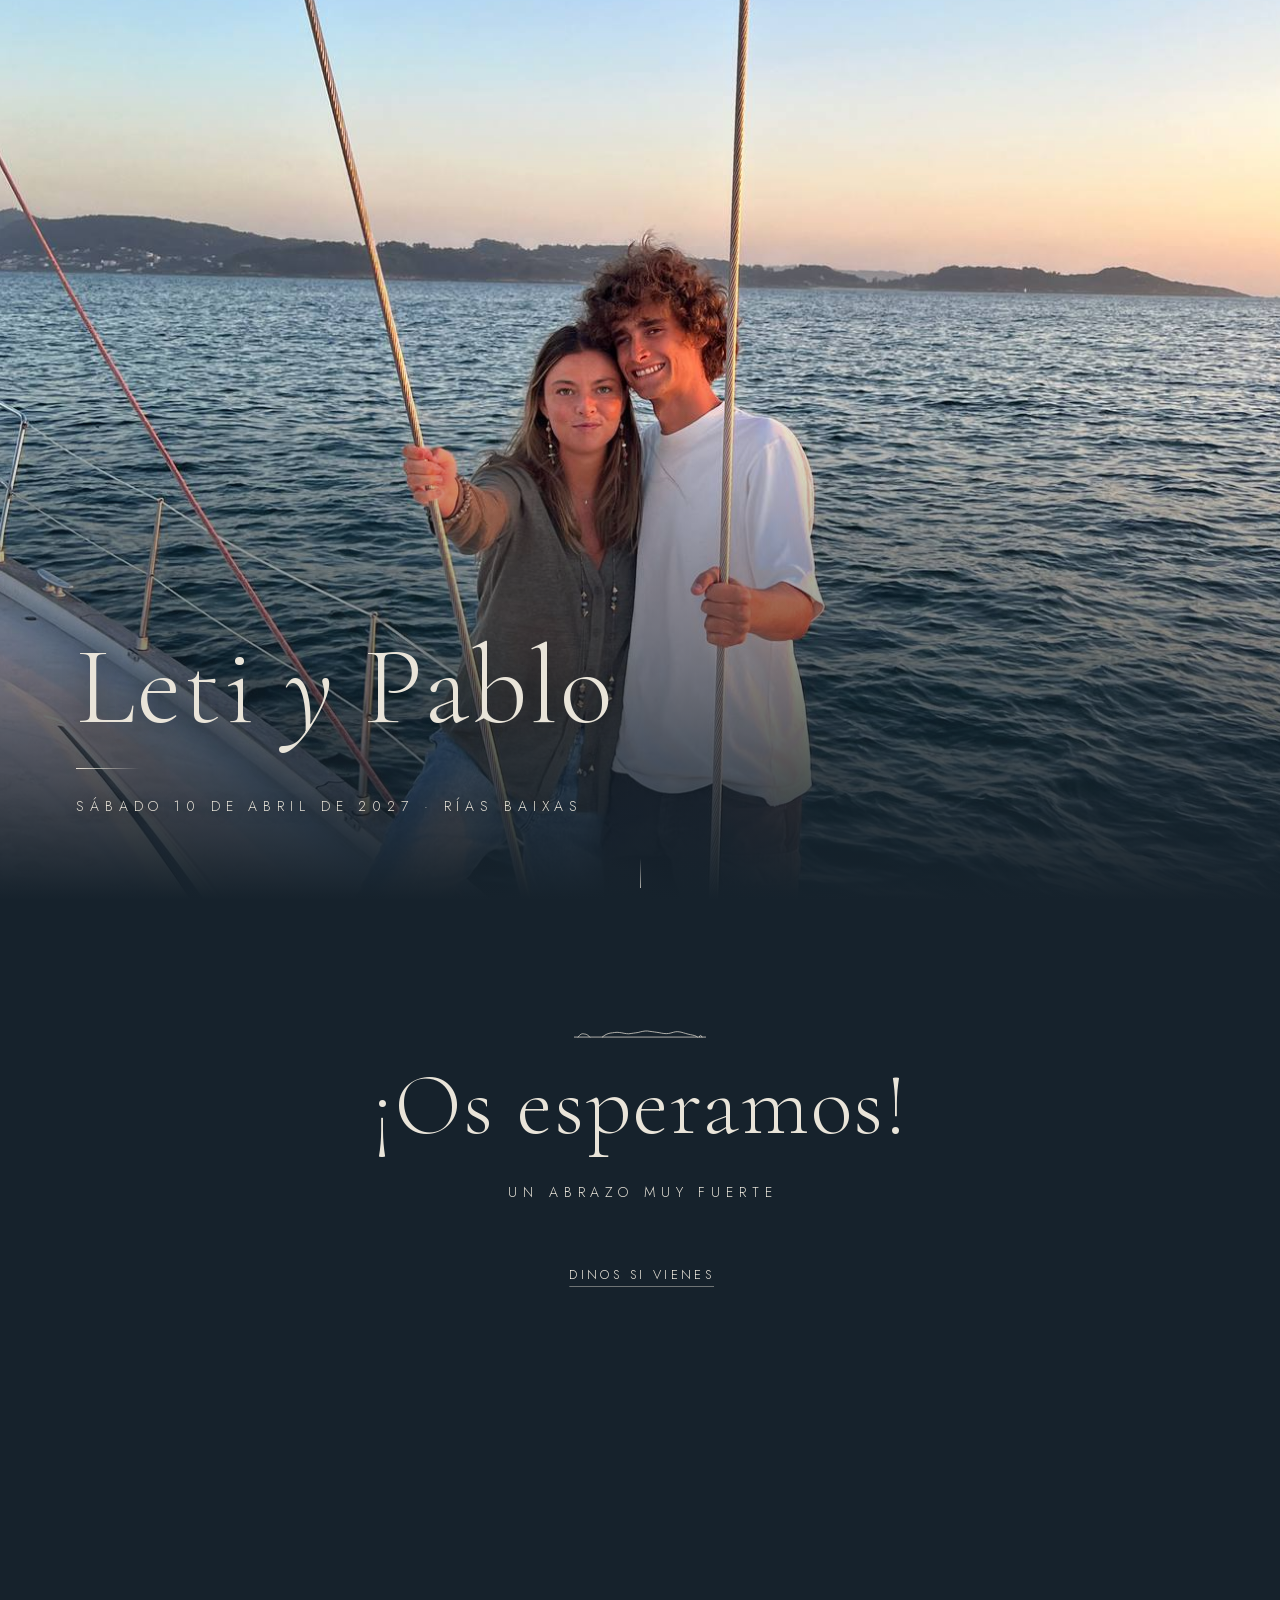
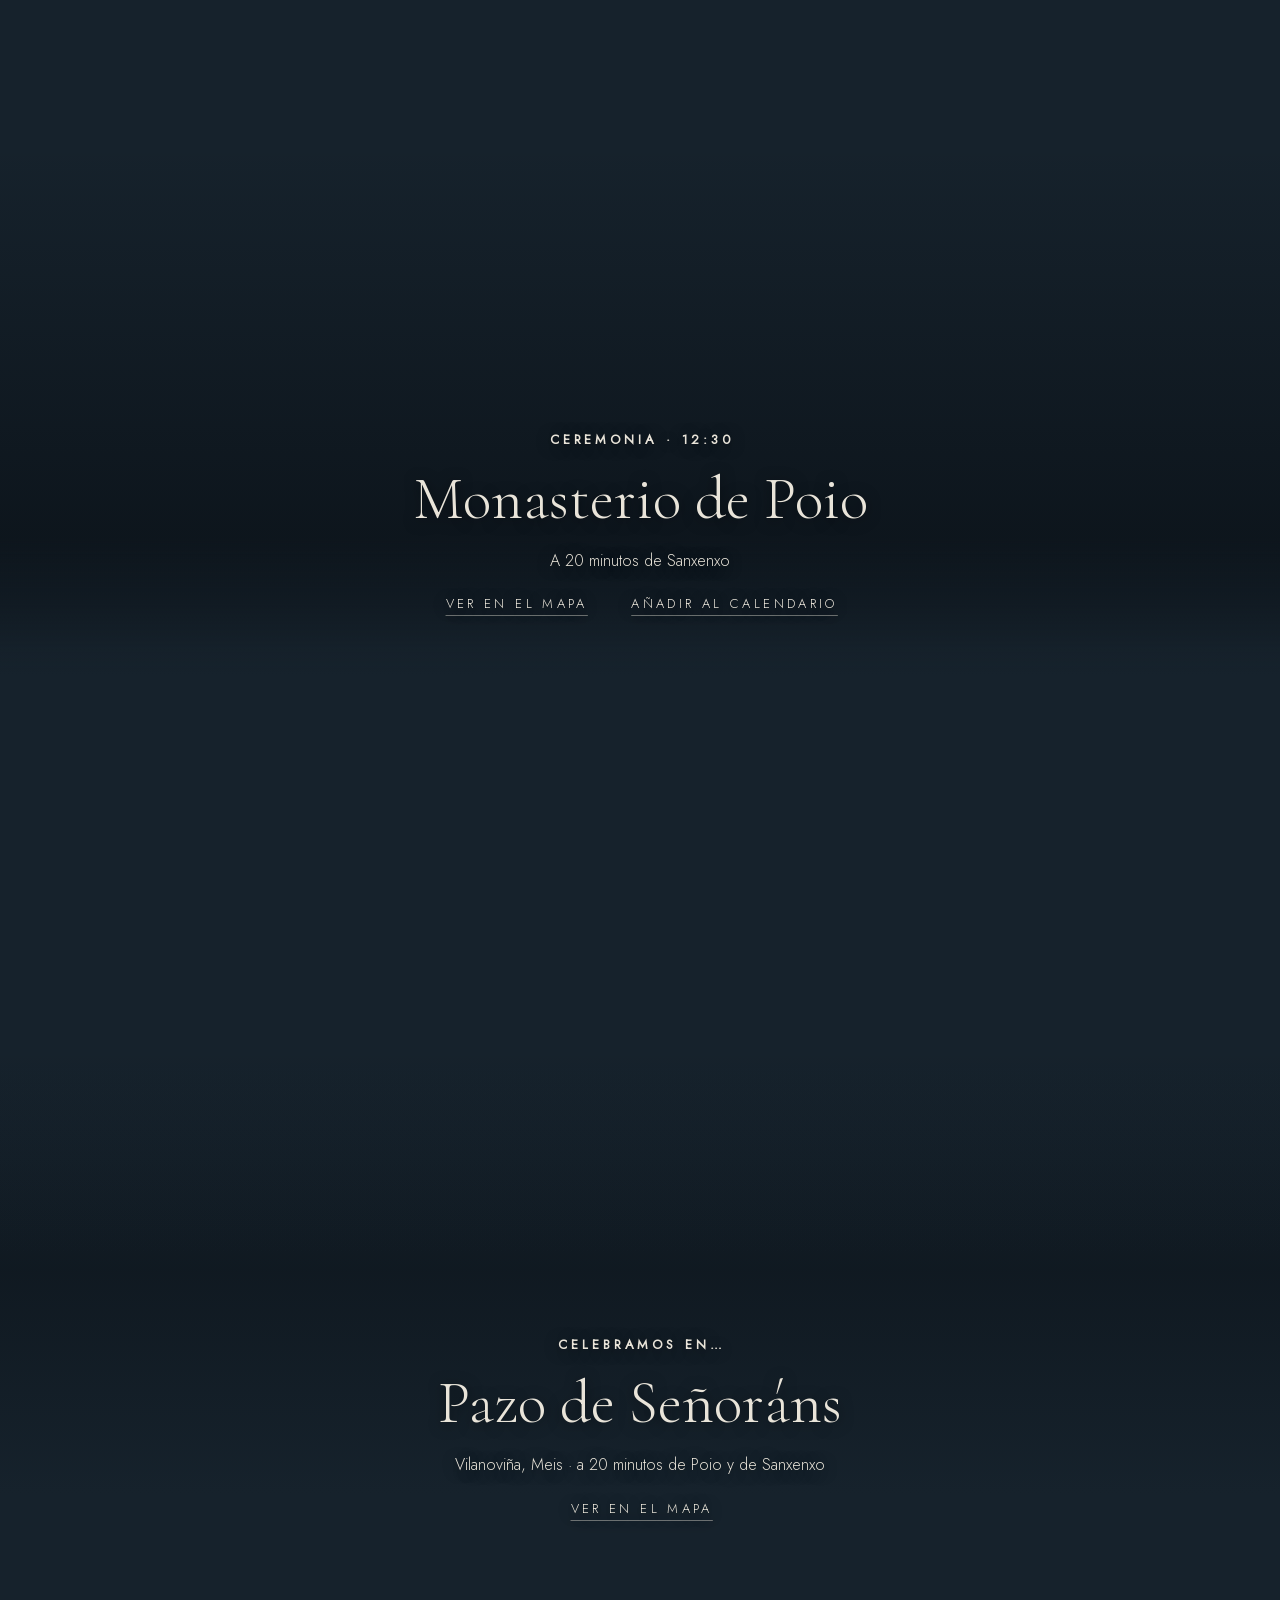
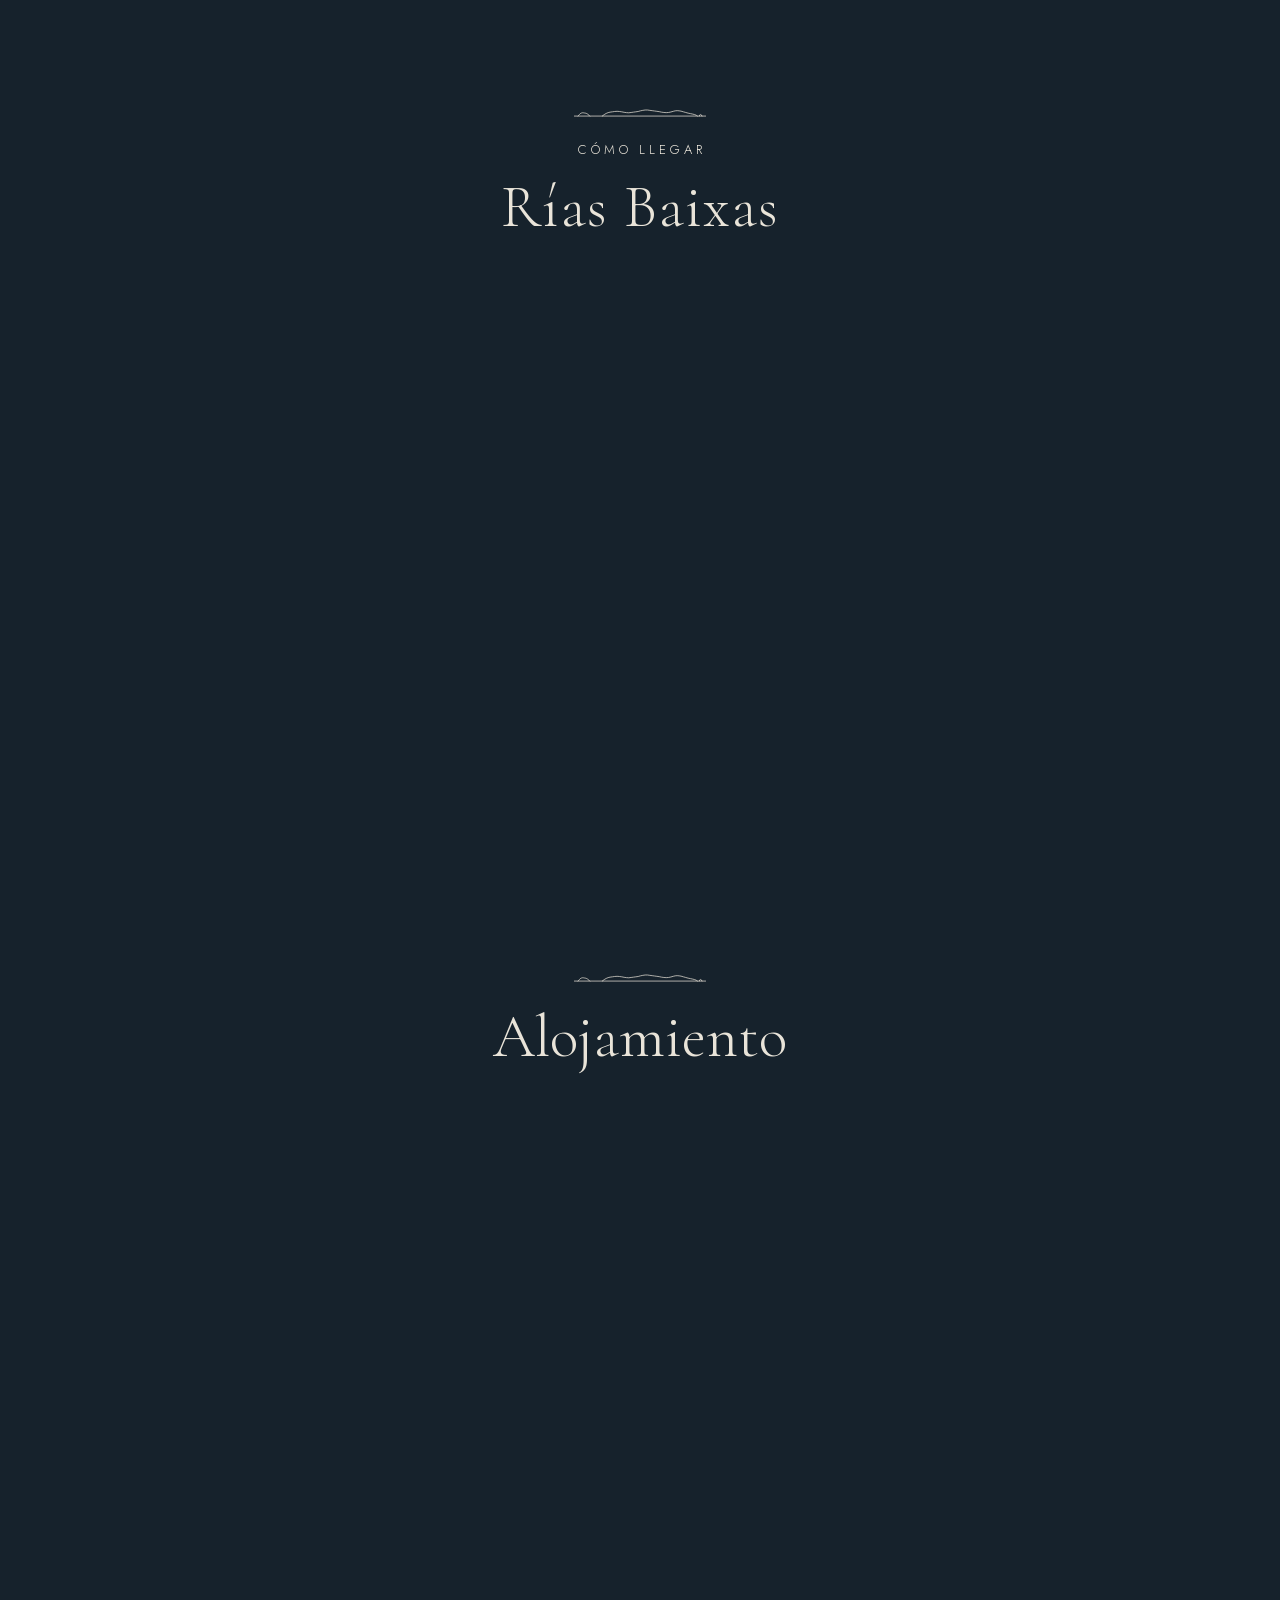
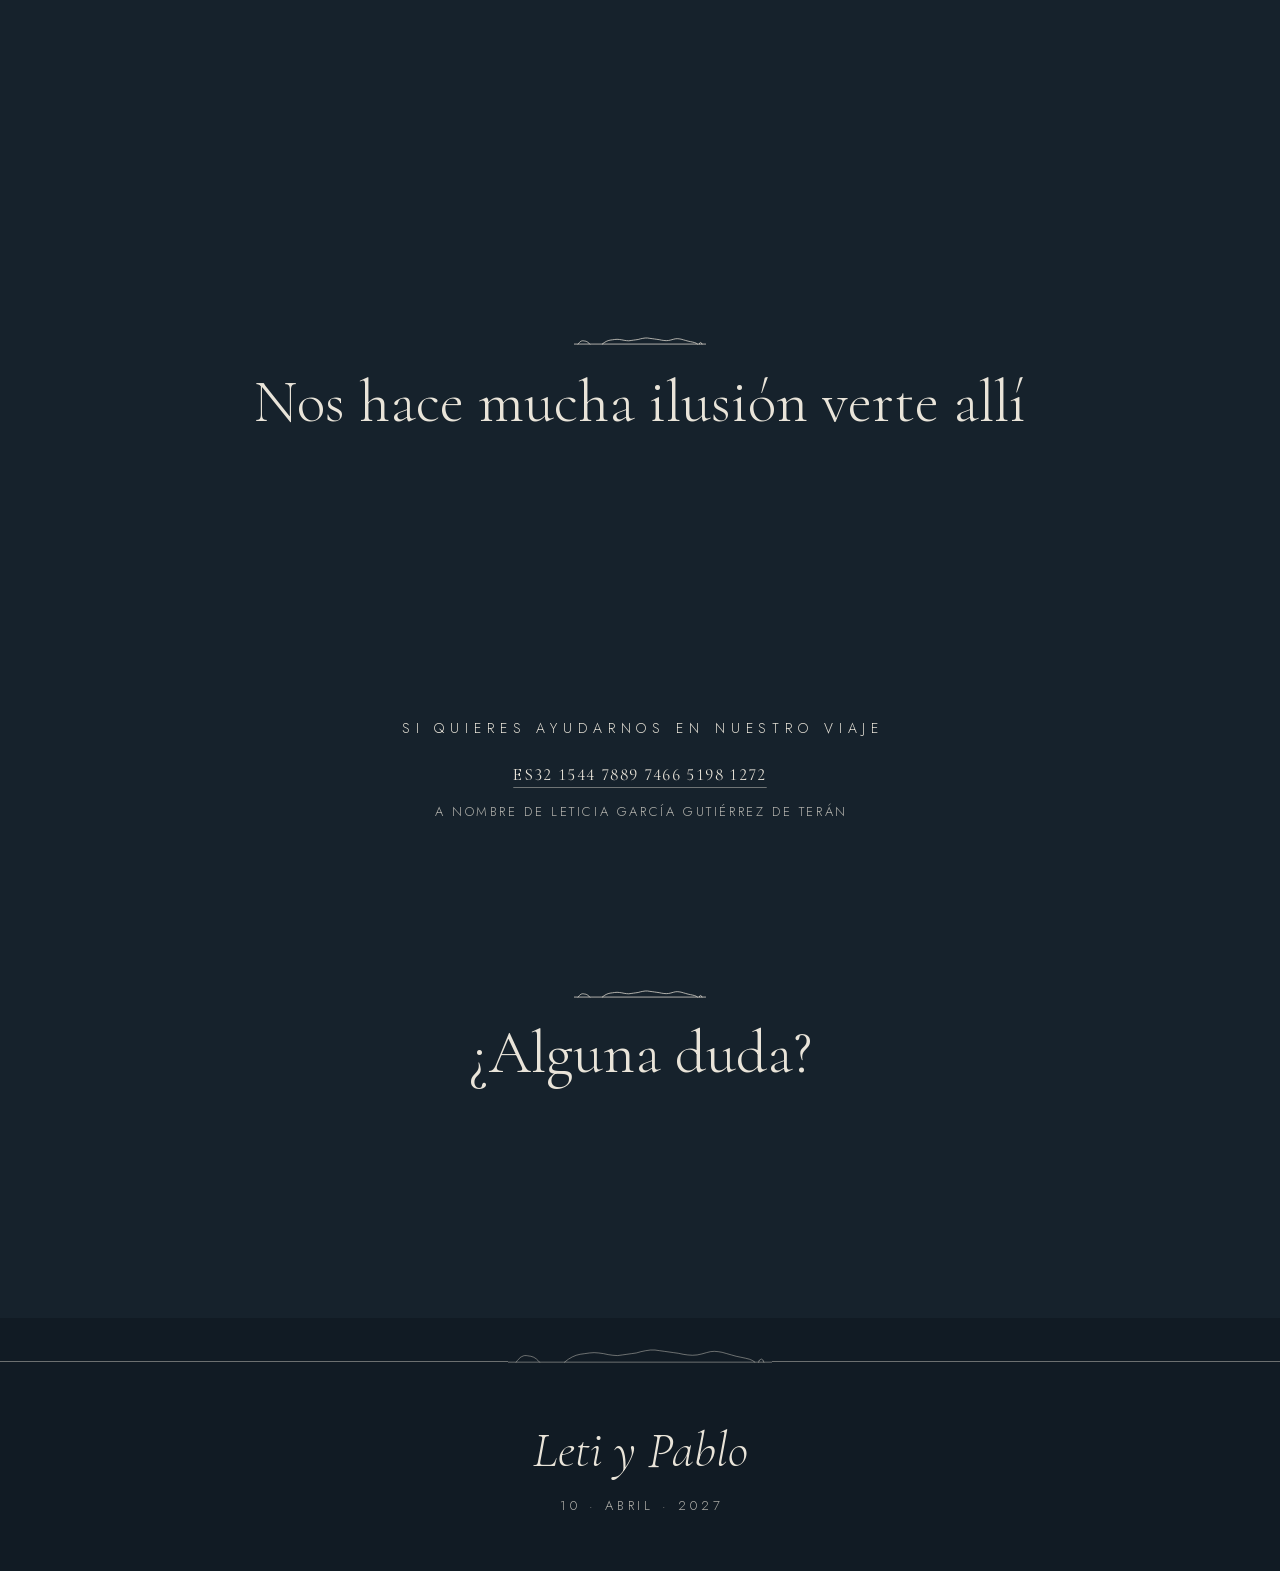
==== commit b773138f: "Mostrar la titular de la cuenta bajo el IBAN Los bancos verifican el nombre del beneficiario; con el" ====
--- a/index.html
+++ b/index.html
@@ -81,7 +81,7 @@
       <p class="banda__enlaces">
         <a href="https://www.google.com/maps/search/?api=1&query=Monasterio+de+Poio" target="_blank" rel="noopener" aria-label="Ver en el mapa: Monasterio de Poio">Ver en el mapa</a>
         <!-- Sin «download»: en iPhone y Mac abre el calendario con el evento listo. En el resto, app.js lo cambia por Google Calendar -->
-        <a href="assets/boda.ics" type="text/calendar" data-calendario>Añadir al calendario</a>
+        <a href="assets/boda.ics?v=2" type="text/calendar" data-calendario>Añadir al calendario</a>
       </p>
     </div>
   </section>
@@ -225,13 +225,12 @@
             <legend>¿Vienes con alguien?</legend>
             <div class="choices">
               <label class="choice"><input type="radio" name="acompanado" value="no" required><span>No, solo yo</span></label>
-              <label class="choice"><input type="radio" name="acompanado" value="si"><span>Sí, con acompañantes</span></label>
+              <label class="choice"><input type="radio" name="acompanado" value="si"><span>Sí, con un acompañante</span></label>
             </div>
             <div data-acompanantes-bloque hidden>
               <p class="help">Los niños tendrán menú infantil.</p>
               <div data-acompanantes></div>
               <button type="button" class="btn btn--ghost" data-add-acomp>Añadir otra persona</button>
-              <p class="help" data-acomp-tope hidden>Si sois más, escríbenos.</p>
             </div>
           </fieldset>
 
@@ -280,7 +279,7 @@
         <p data-gracias-texto></p>
         <dl class="rows" data-gracias-resumen hidden></dl>
         <p class="gracias__enlaces">
-          <a class="enlace" href="assets/boda.ics" type="text/calendar" data-calendario data-gracias-calendario hidden>Añadir al calendario</a>
+          <a class="enlace" href="assets/boda.ics?v=2" type="text/calendar" data-calendario data-gracias-calendario hidden>Añadir al calendario</a>
           <button type="button" class="enlace" data-cambiar>Cambiar mi respuesta</button>
         </p>
       </div>
@@ -327,6 +326,6 @@
   </div>
 </template>
 
-<script src="app.js?v=30"></script>
+<script src="app.js?v=33"></script>
 </body>
 </html>
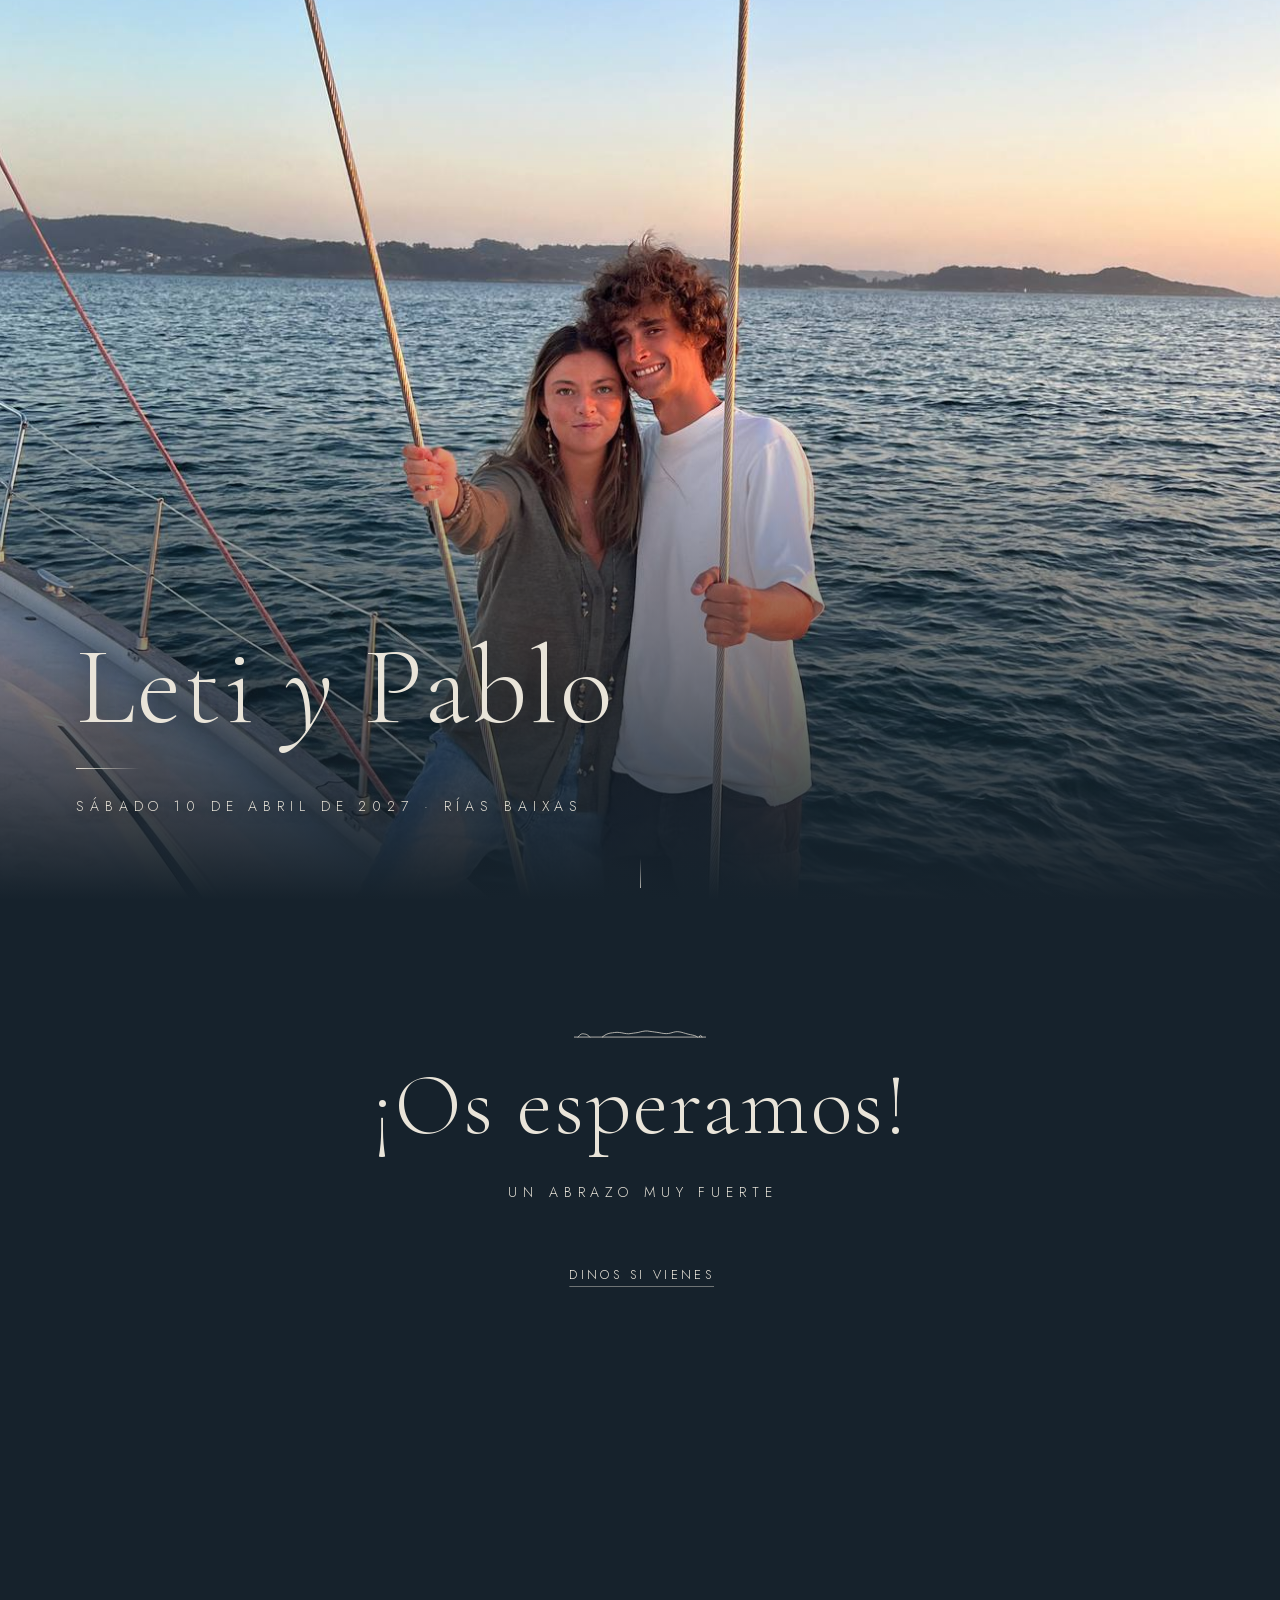
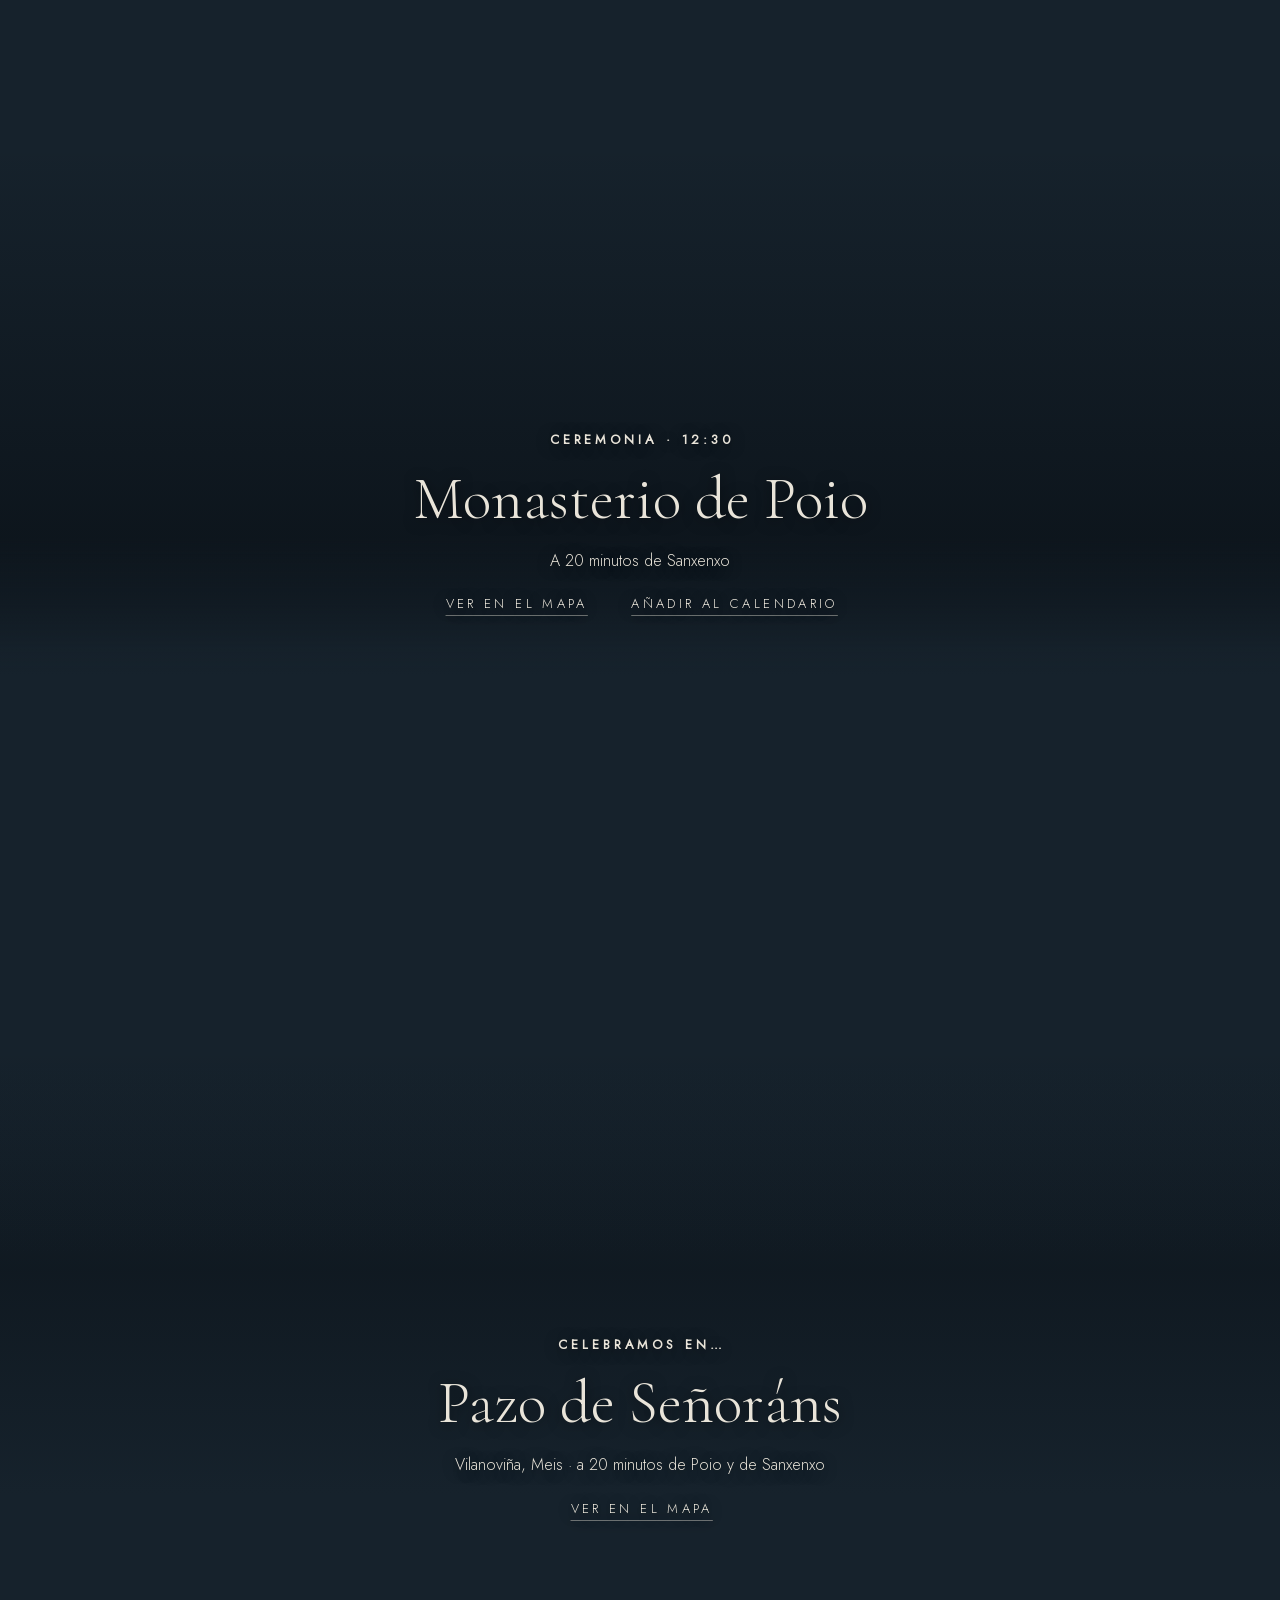
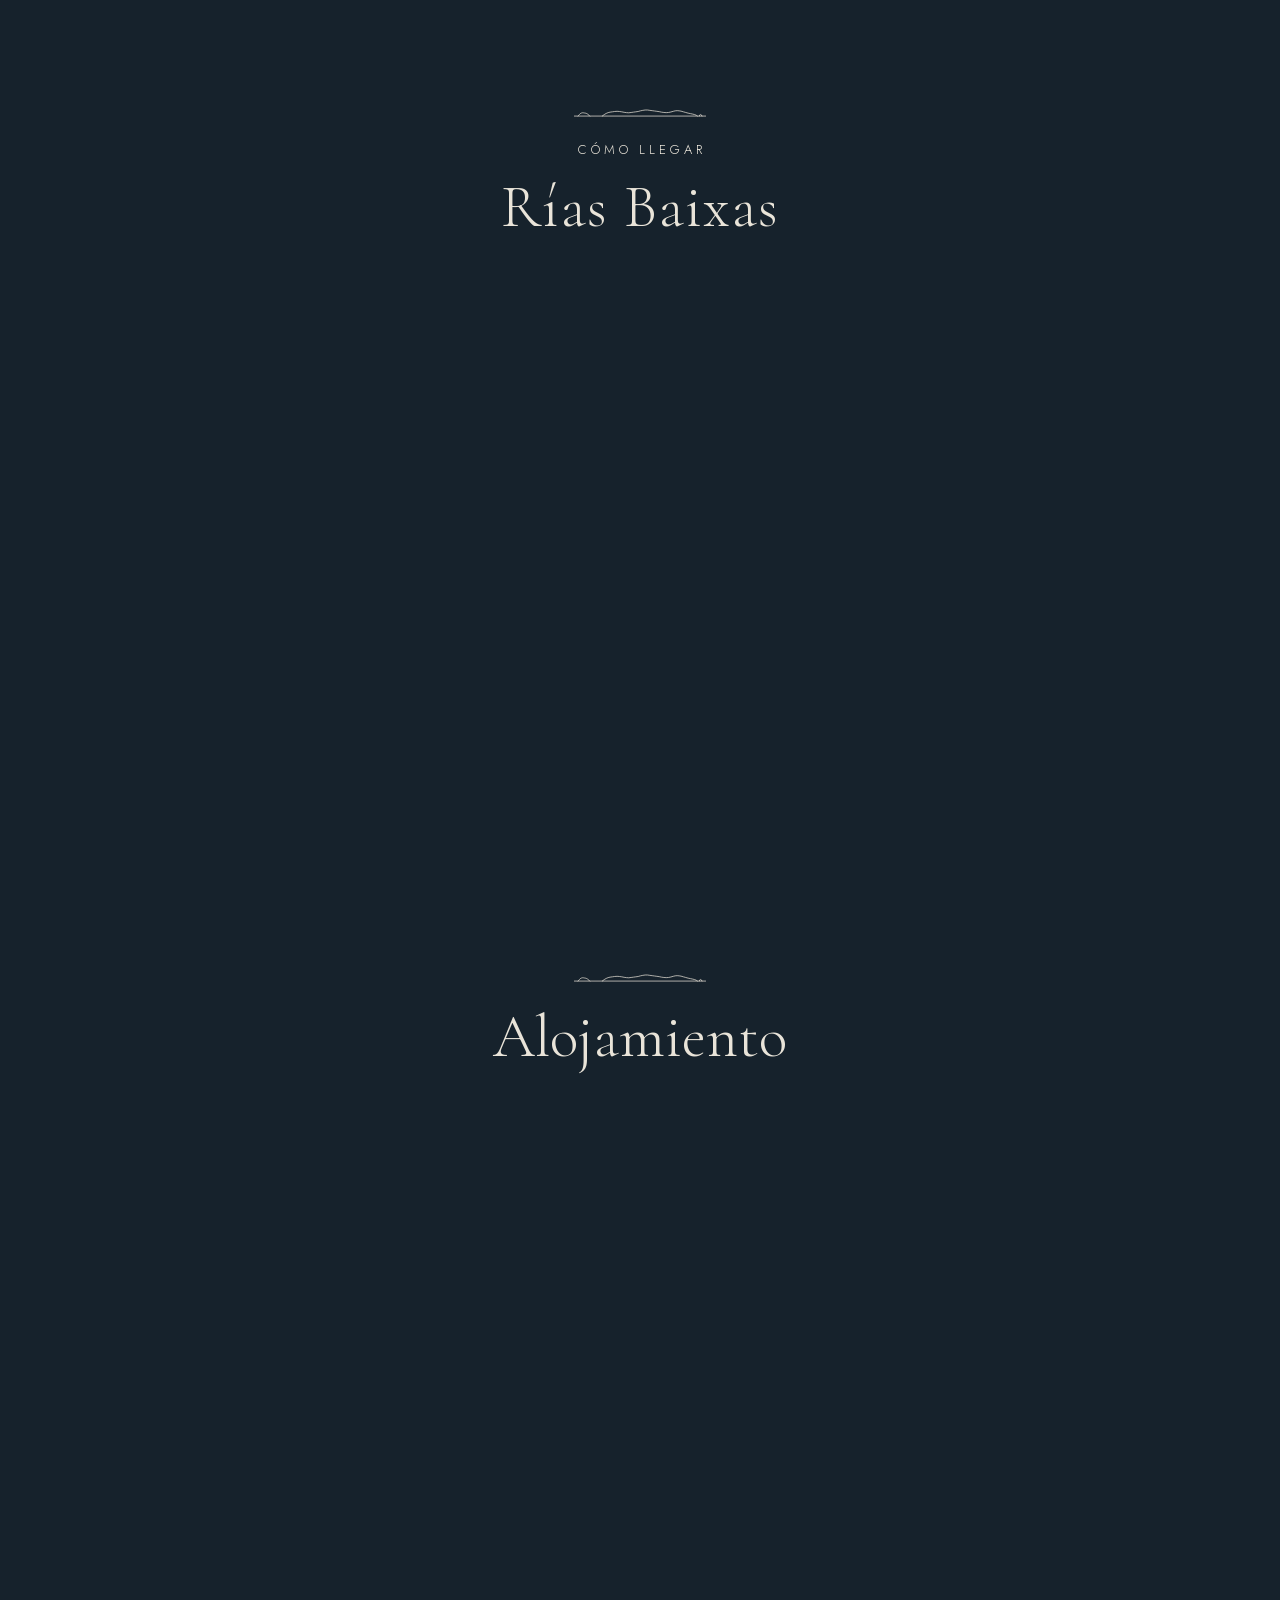
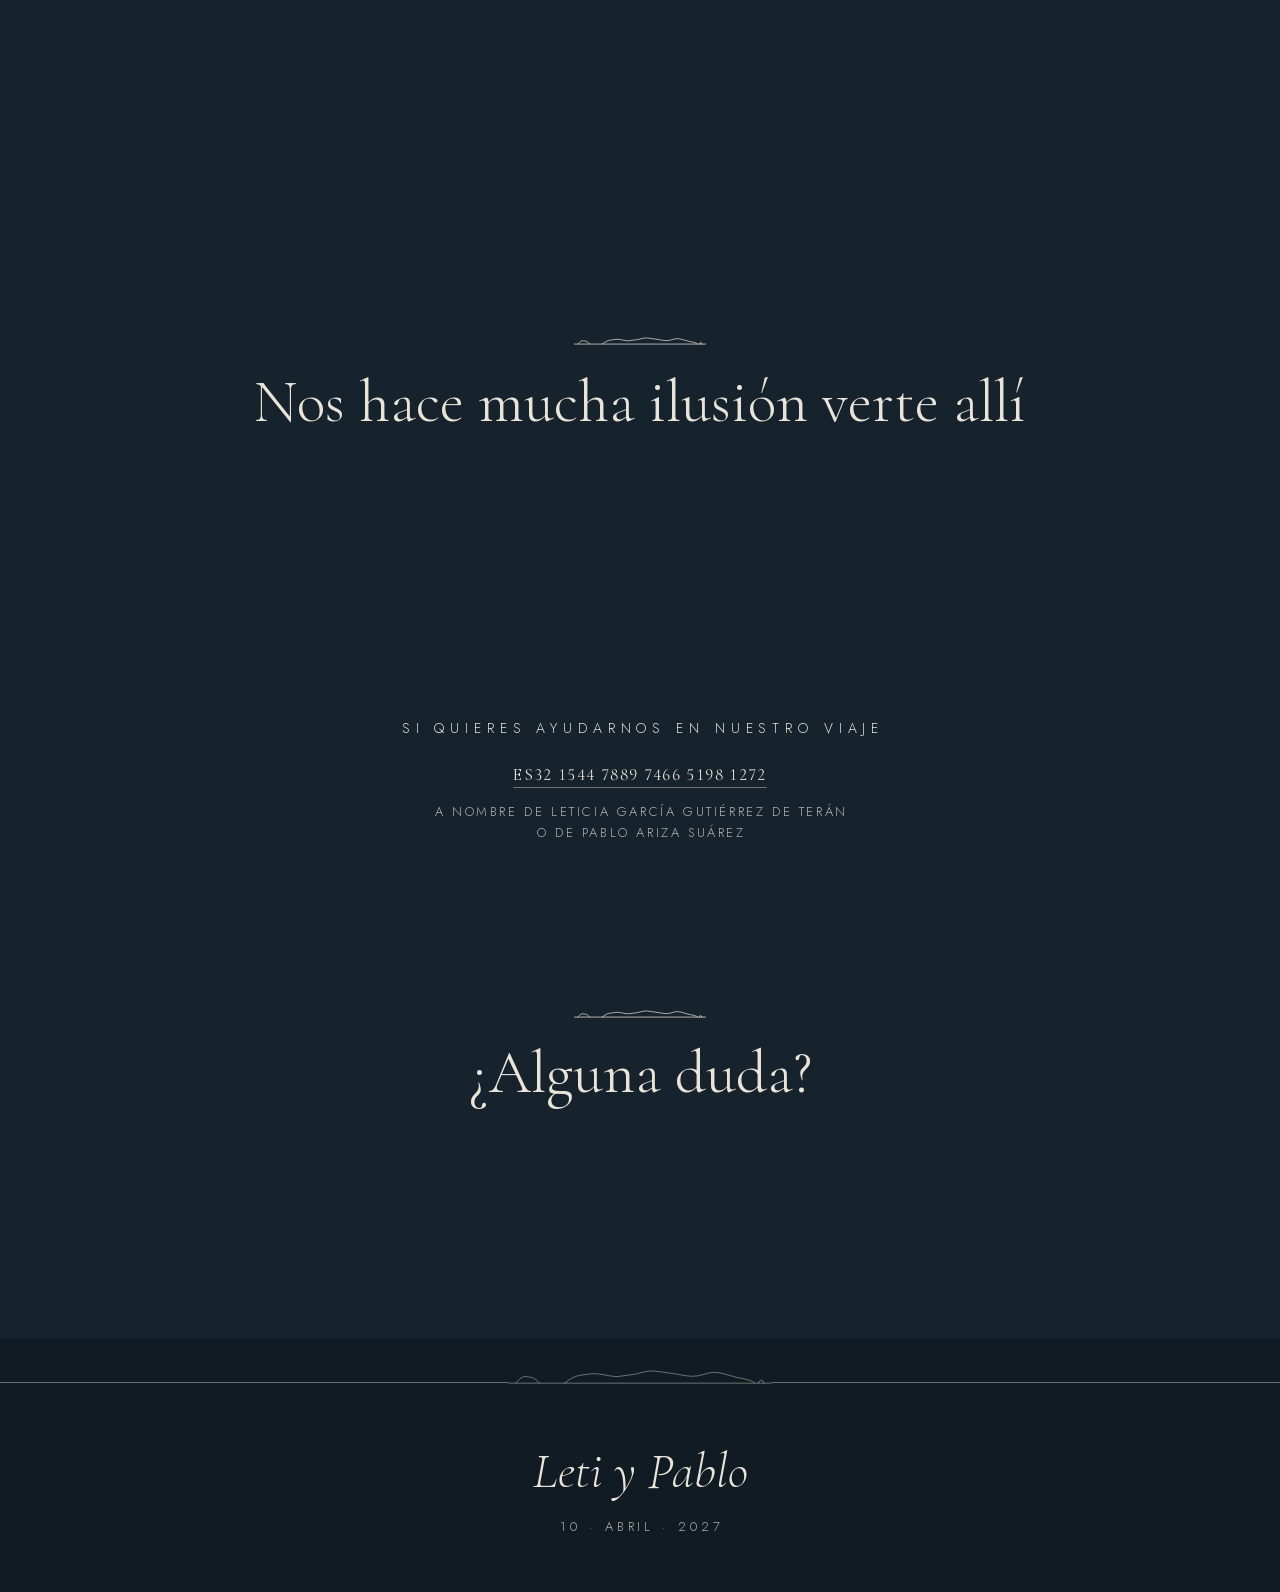
==== commit 3d97faf1: "Cuenta: los dos titulares, uno por línea «A nombre de Leticia García Gutiérrez de Terán» y debajo «o" ====
--- a/index.html
+++ b/index.html
@@ -287,7 +287,7 @@
     <noscript><p class="help">El formulario no funciona en este navegador. Escríbenos por WhatsApp: Leti +34 634 275 463 · Pablo +34 660 812 140.</p></noscript>
   </section>
 
-  <!-- Número de cuenta: sale de CONFIG.iban en app.js (y el titular, de CONFIG.titular). Vacío = la sección no aparece -->
+  <!-- Número de cuenta: sale de CONFIG.iban en app.js (y los titulares, de CONFIG.titulares). Vacío = la sección no aparece -->
   <section id="cuenta" class="wrap cuenta" data-regalo hidden>
     <p class="cuenta__texto">Si quieres ayudarnos en nuestro viaje</p>
     <button type="button" class="cuenta__iban" data-cuenta translate="no"></button>
@@ -326,6 +326,6 @@
   </div>
 </template>
 
-<script src="app.js?v=33"></script>
+<script src="app.js?v=34"></script>
 </body>
 </html>
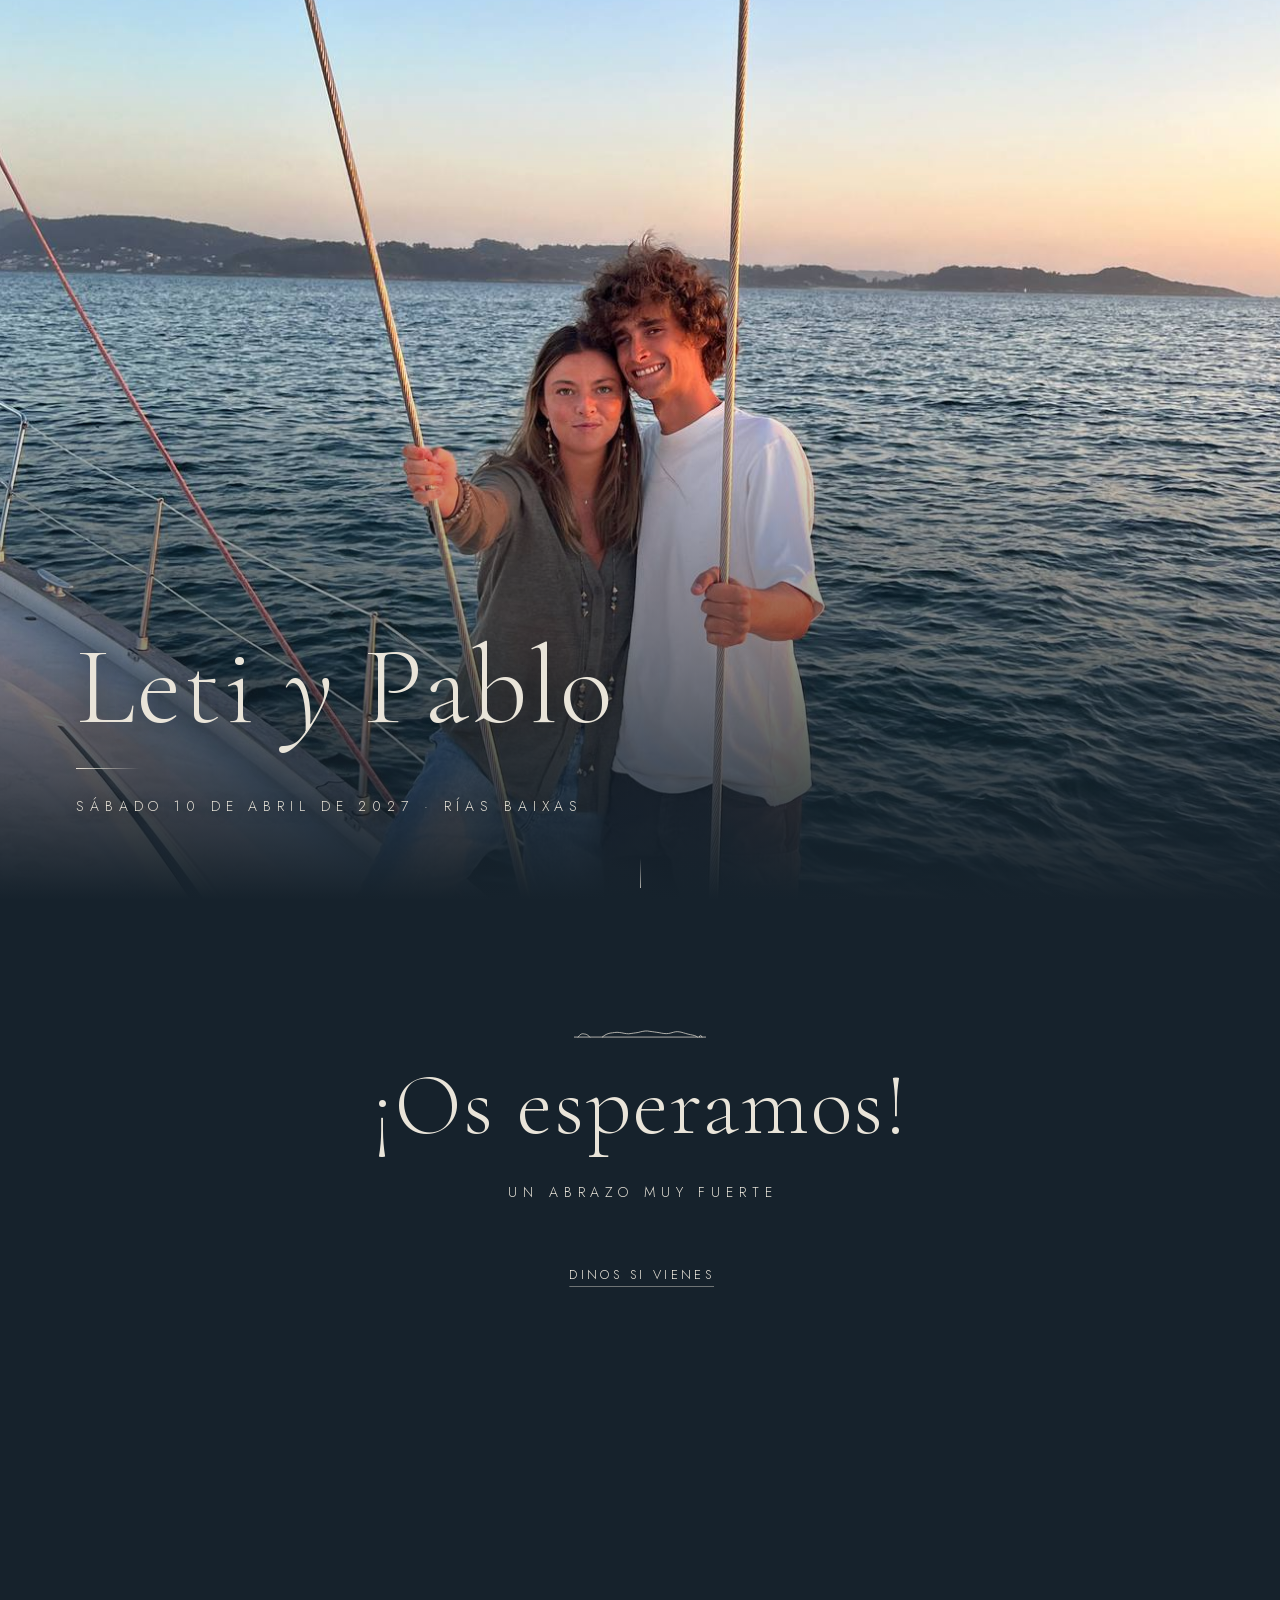
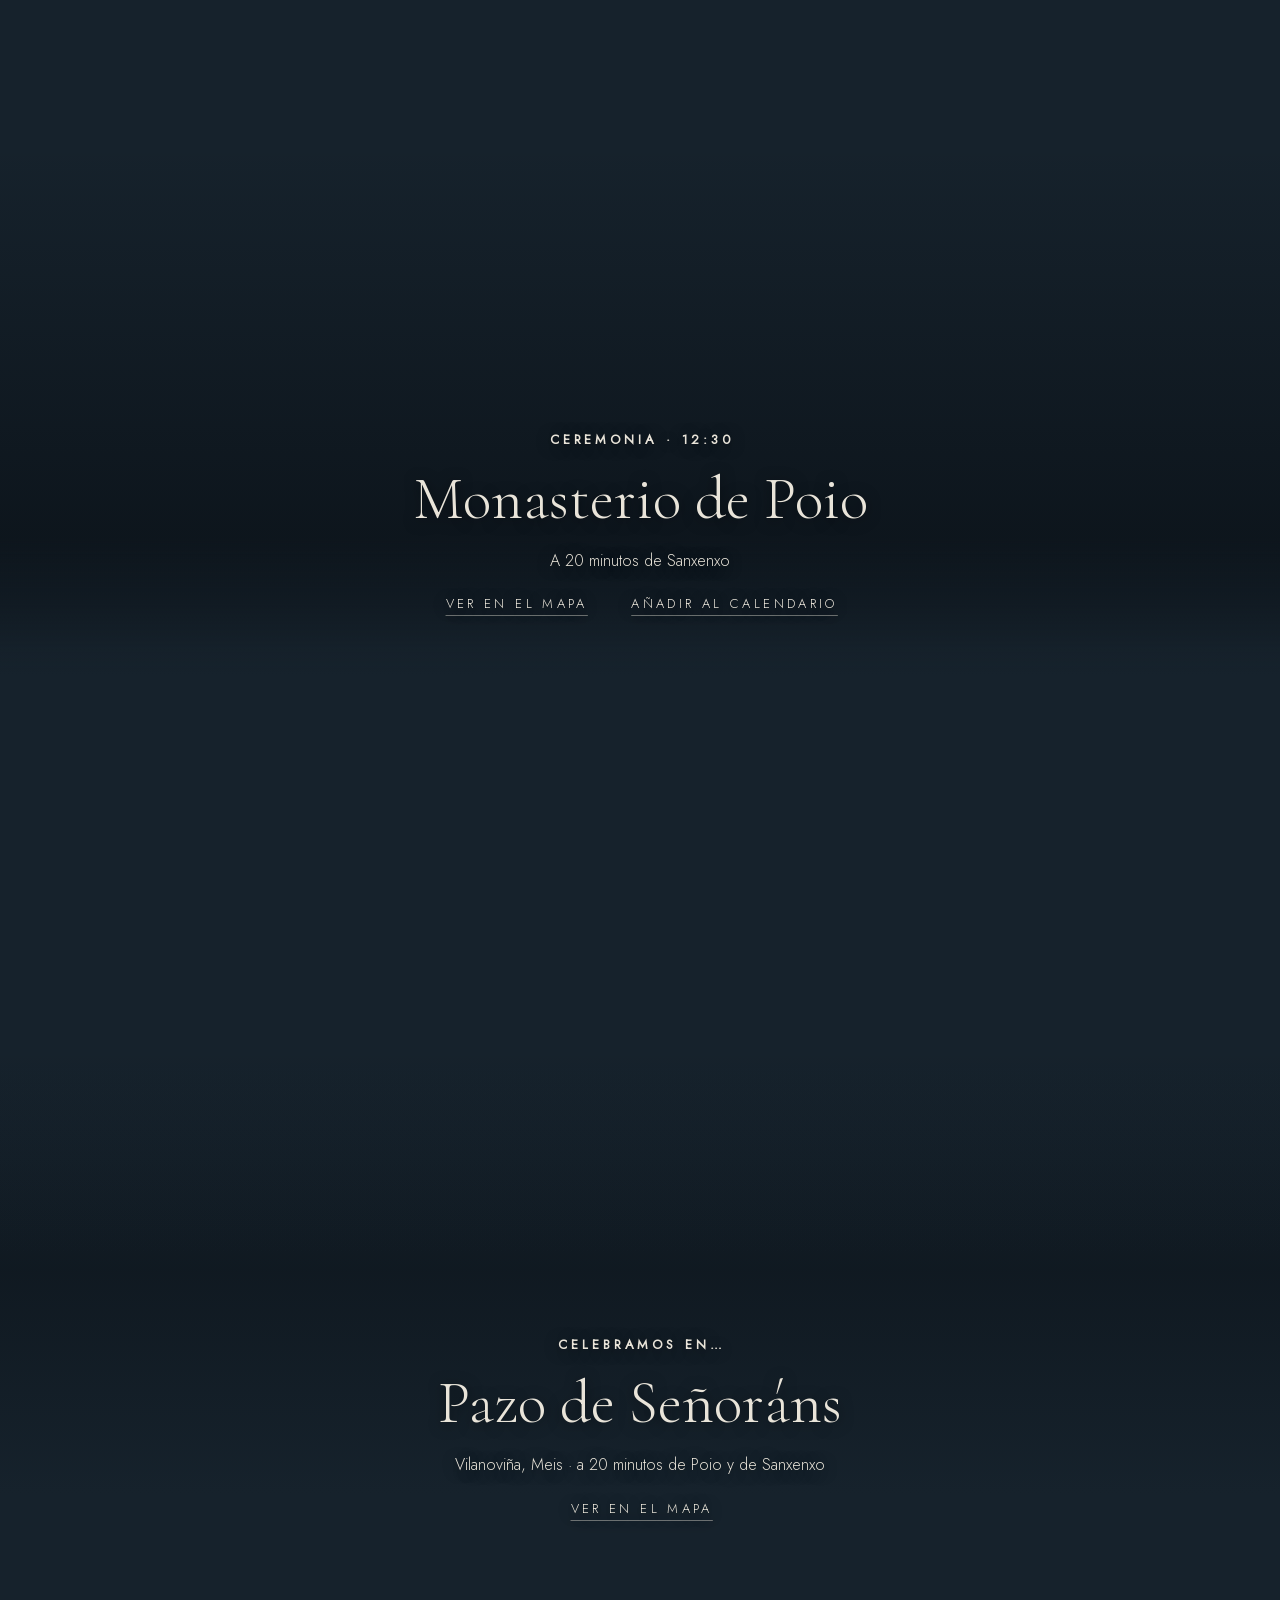
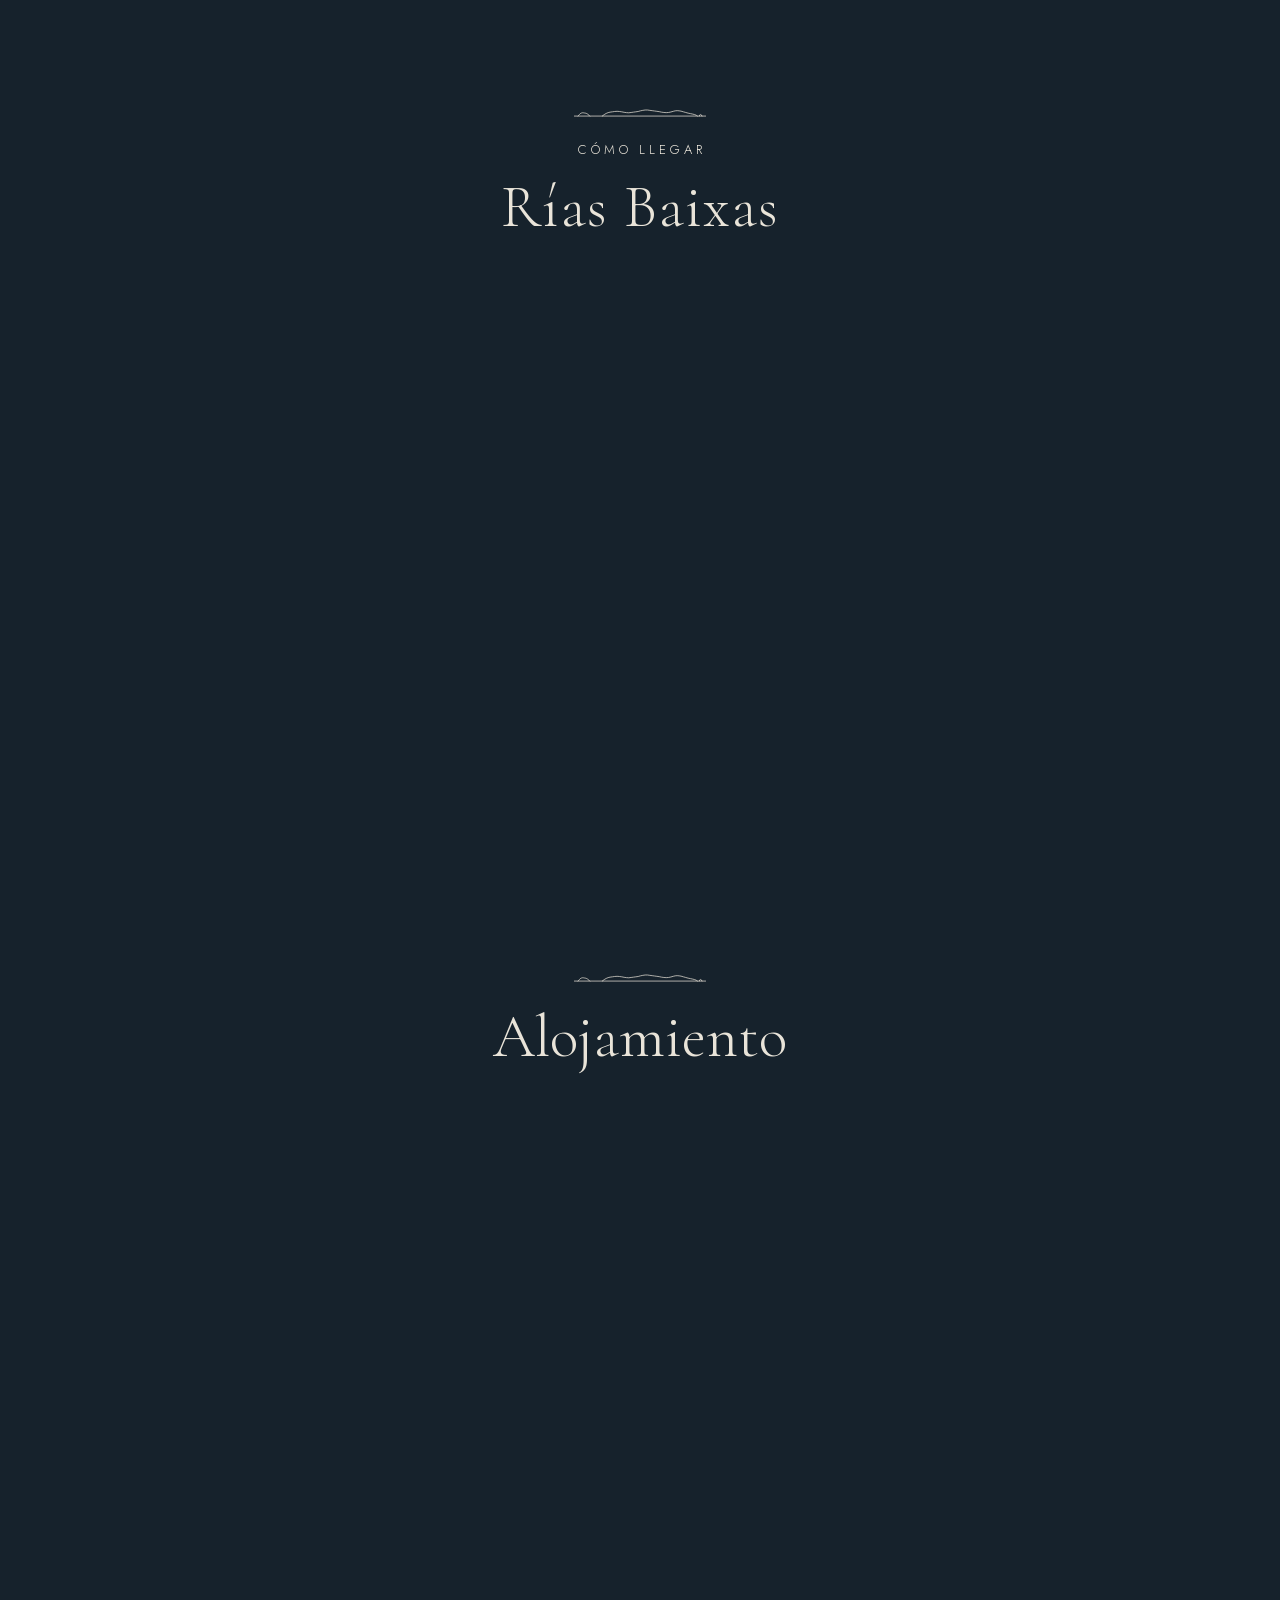
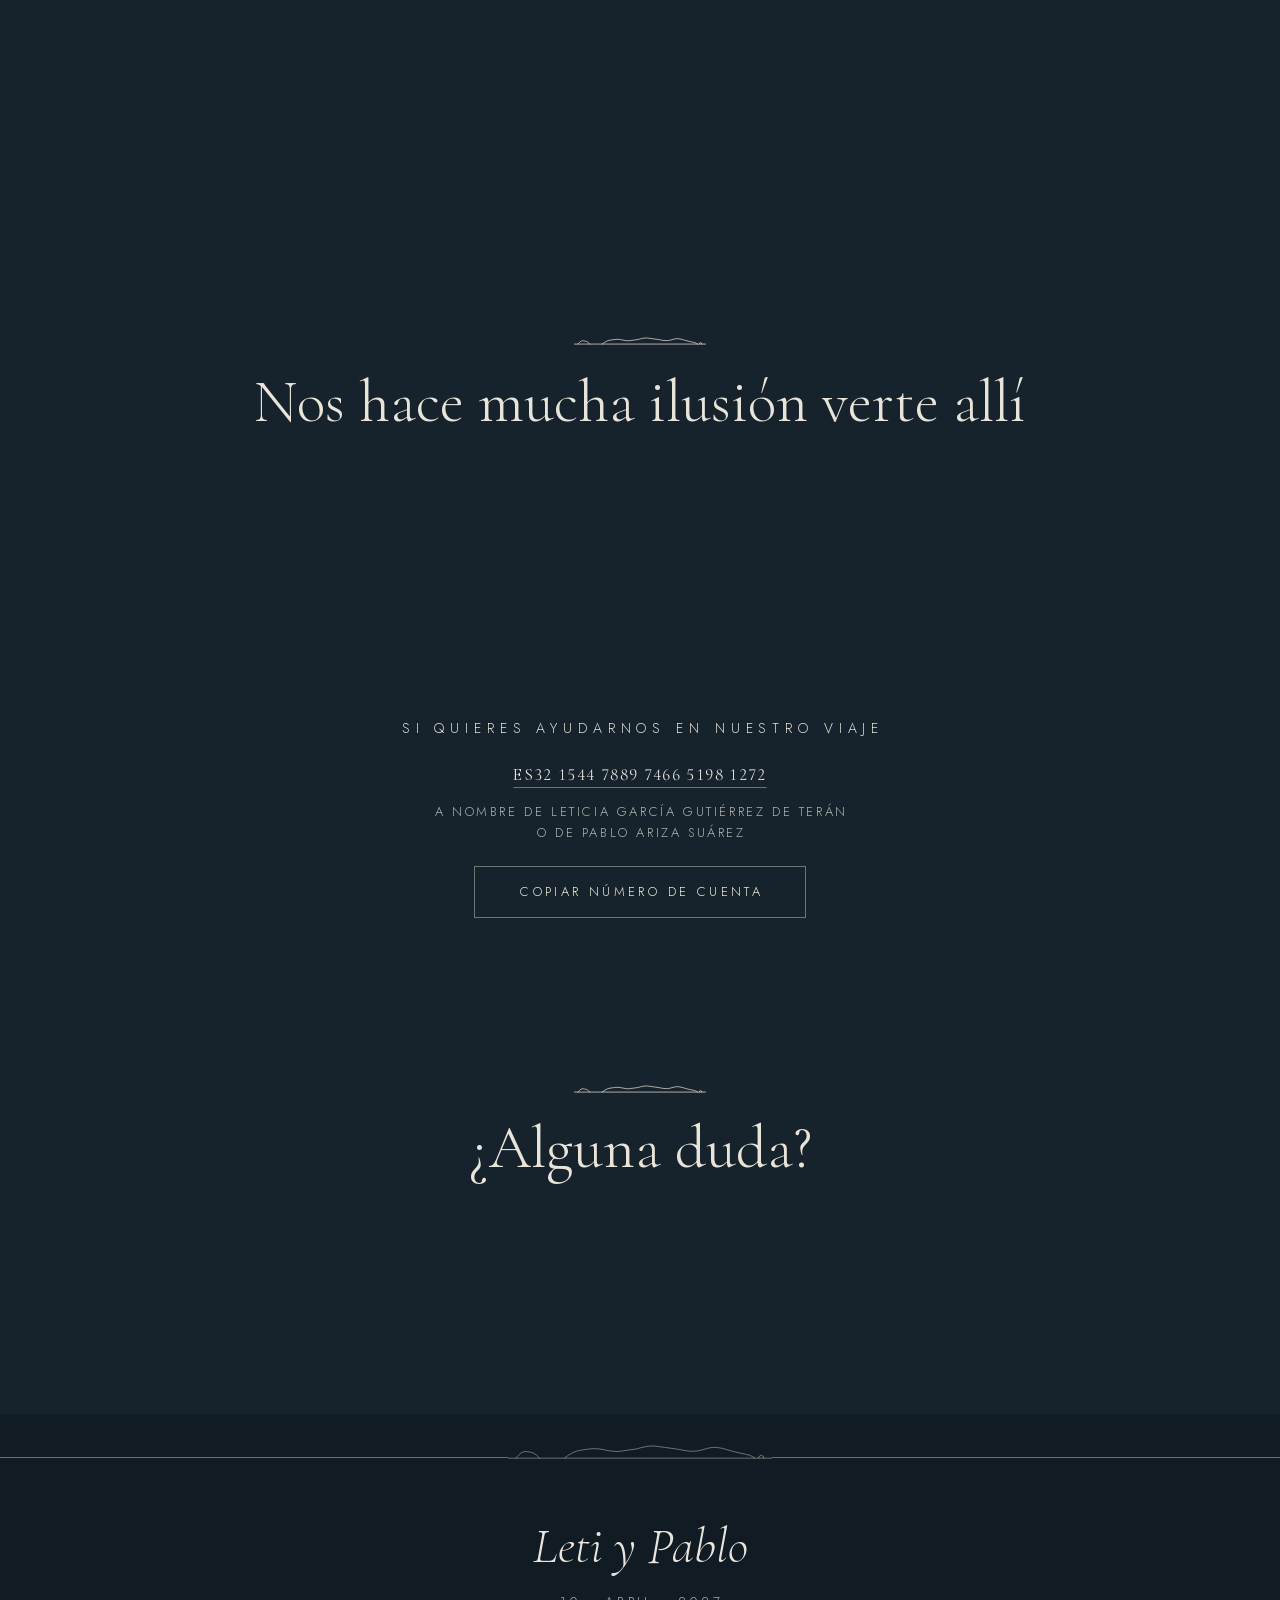
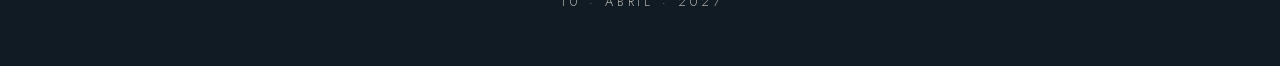
==== commit de55a7e1: "Cuenta: botón visible «Copiar número de cuenta» que cambia a «Copiado» Co-Authored-By: Claude Opus 5" ====
--- a/index.html
+++ b/index.html
@@ -29,7 +29,7 @@
   <meta name="theme-color" content="#16222c">
   <link rel="preload" href="assets/fonts/cormorant.woff2" as="font" type="font/woff2" crossorigin>
   <link rel="preload" href="assets/fonts/jost.woff2" as="font" type="font/woff2" crossorigin>
-  <link rel="stylesheet" href="styles.css?v=27">
+  <link rel="stylesheet" href="styles.css?v=28">
   <!-- Sin JavaScript no hay revelado al hacer scroll: el contenido se ve siempre -->
   <script>document.documentElement.classList.add('js');</script>
 </head>
@@ -228,7 +228,6 @@
               <label class="choice"><input type="radio" name="acompanado" value="si"><span>Sí, con un acompañante</span></label>
             </div>
             <div data-acompanantes-bloque hidden>
-              <p class="help">Los niños tendrán menú infantil.</p>
               <div data-acompanantes></div>
               <button type="button" class="btn btn--ghost" data-add-acomp>Añadir otra persona</button>
             </div>
@@ -292,6 +291,7 @@
     <p class="cuenta__texto">Si quieres ayudarnos en nuestro viaje</p>
     <button type="button" class="cuenta__iban" data-cuenta translate="no"></button>
     <p class="cuenta__titular" data-cuenta-titular translate="no" hidden></p>
+    <p><button type="button" class="btn cuenta__copiar" data-cuenta-copiar>Copiar número de cuenta</button></p>
     <p class="cuenta__aviso" data-cuenta-aviso role="status"></p>
   </section>
 
@@ -315,17 +315,11 @@
 <template id="tpl-acomp">
   <div class="acomp">
     <label class="acomp__nombre"><span data-acomp-rotulo>Nombre y apellidos</span><input type="text" data-acomp-nombre autocomplete="off" autocapitalize="words" enterkeyhint="next" maxlength="80" required></label>
-    <label><span>¿Adulto o niño?</span>
-      <select data-acomp-tipo autocomplete="off">
-        <option value="Adulto">Adulto</option>
-        <option value="Niño">Niño</option>
-      </select>
-    </label>
     <label><span>Alergias o dieta (opcional)</span><input type="text" data-acomp-alergias autocomplete="off" enterkeyhint="next" maxlength="120"></label>
     <button type="button" class="acomp__quitar" data-acomp-quitar>Quitar</button>
   </div>
 </template>
 
-<script src="app.js?v=34"></script>
+<script src="app.js?v=36"></script>
 </body>
 </html>
--- a/styles.css
+++ b/styles.css
@@ -336,6 +336,7 @@
   text-decoration: underline; text-decoration-thickness: 1px; text-decoration-color: var(--crudo-tenue); text-underline-offset: 7px;
   user-select: all; -webkit-user-select: all;
 }
+.cuenta__copiar { margin-top: 22px; min-width: min(100%, 300px); }
 .cuenta__titular { margin-top: 12px; color: var(--crudo-suave); padding-left: .2em; }
 .cuenta__aviso { margin-top: 16px; min-height: 1.6em; color: var(--crudo-suave); padding-left: .2em; }
 
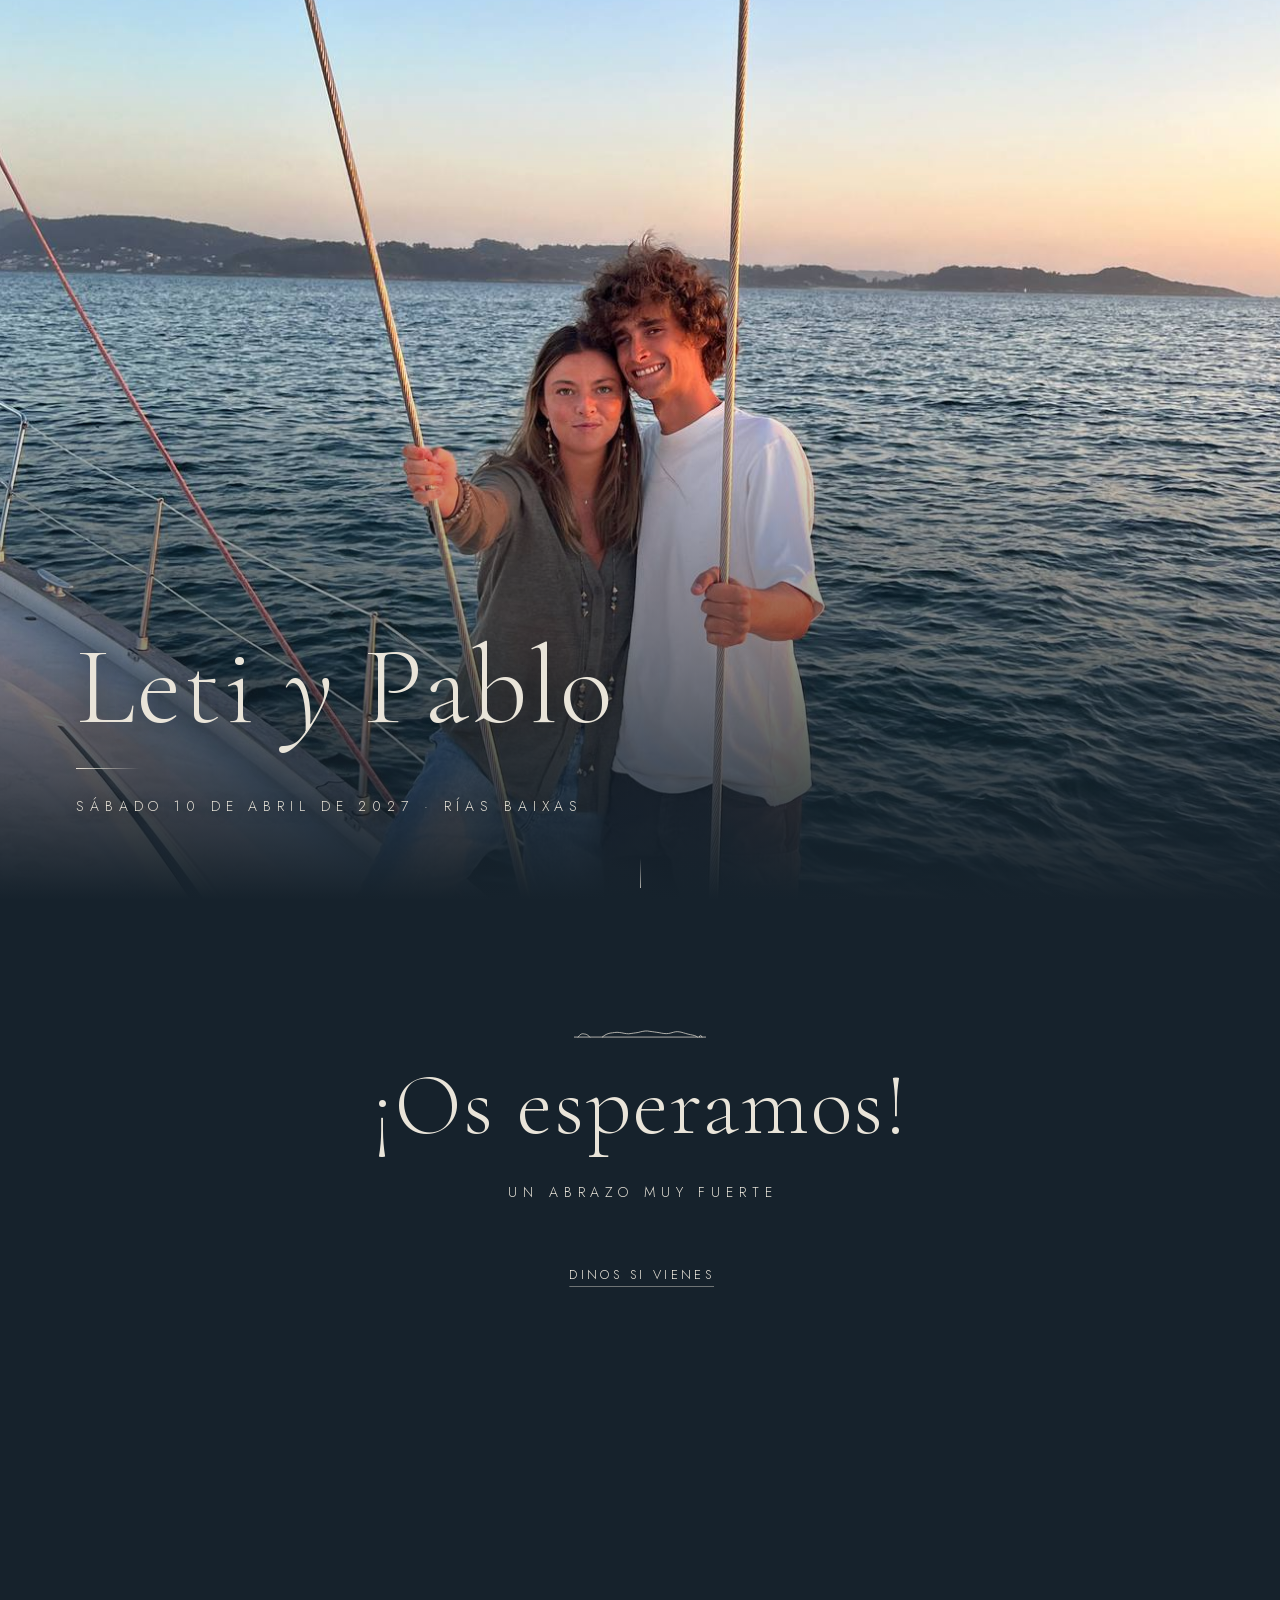
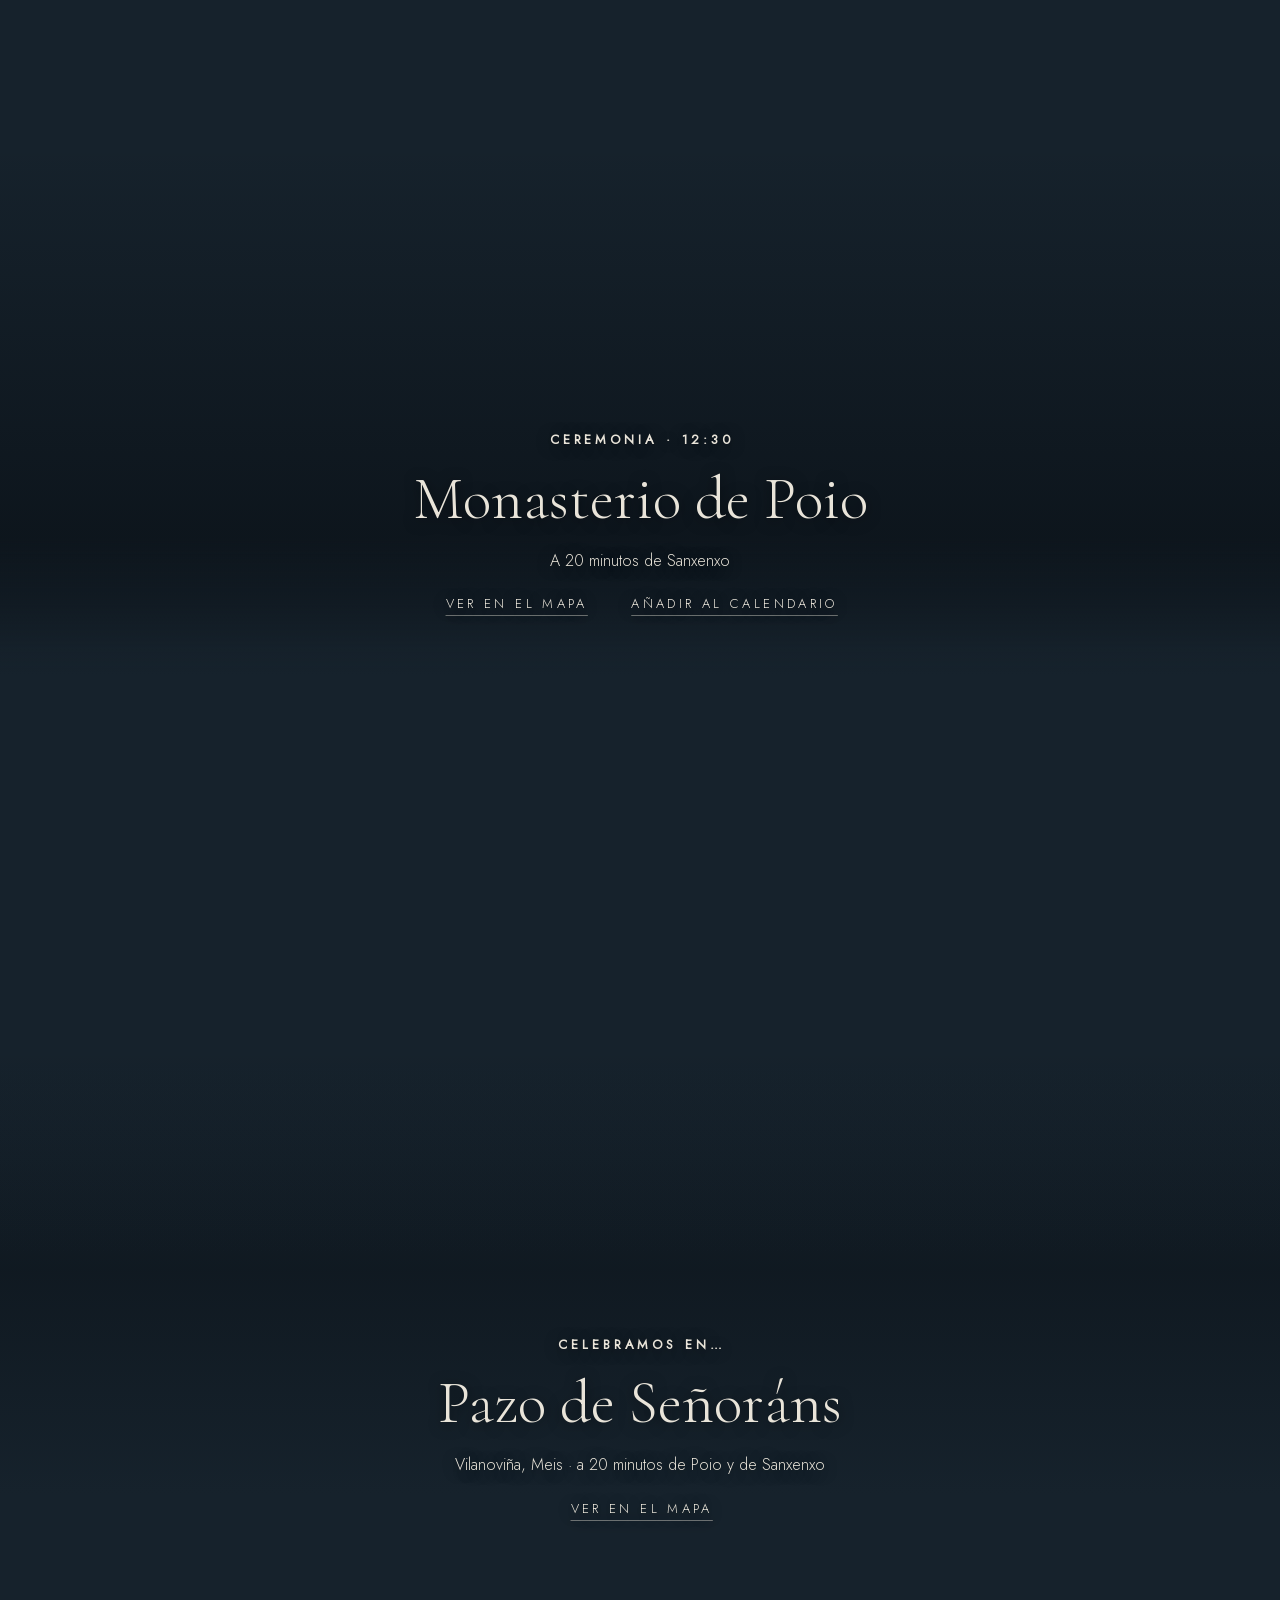
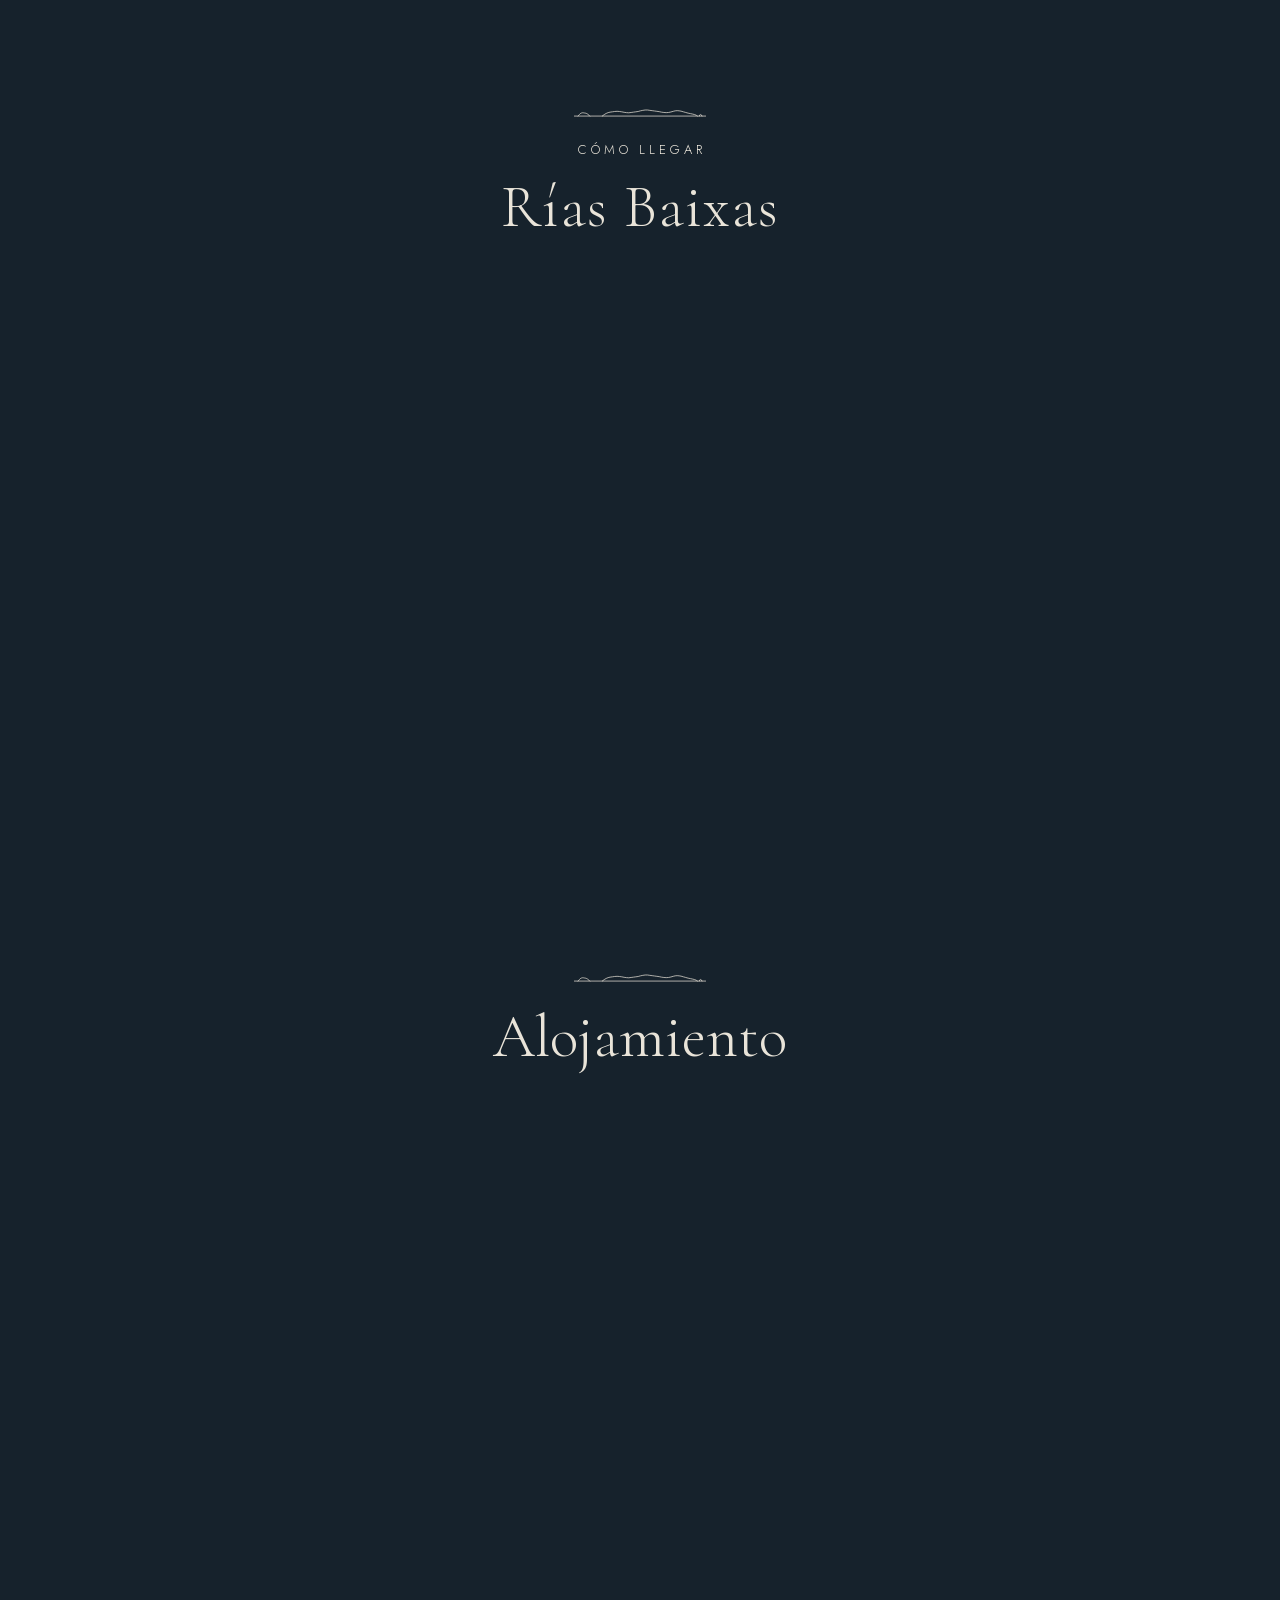
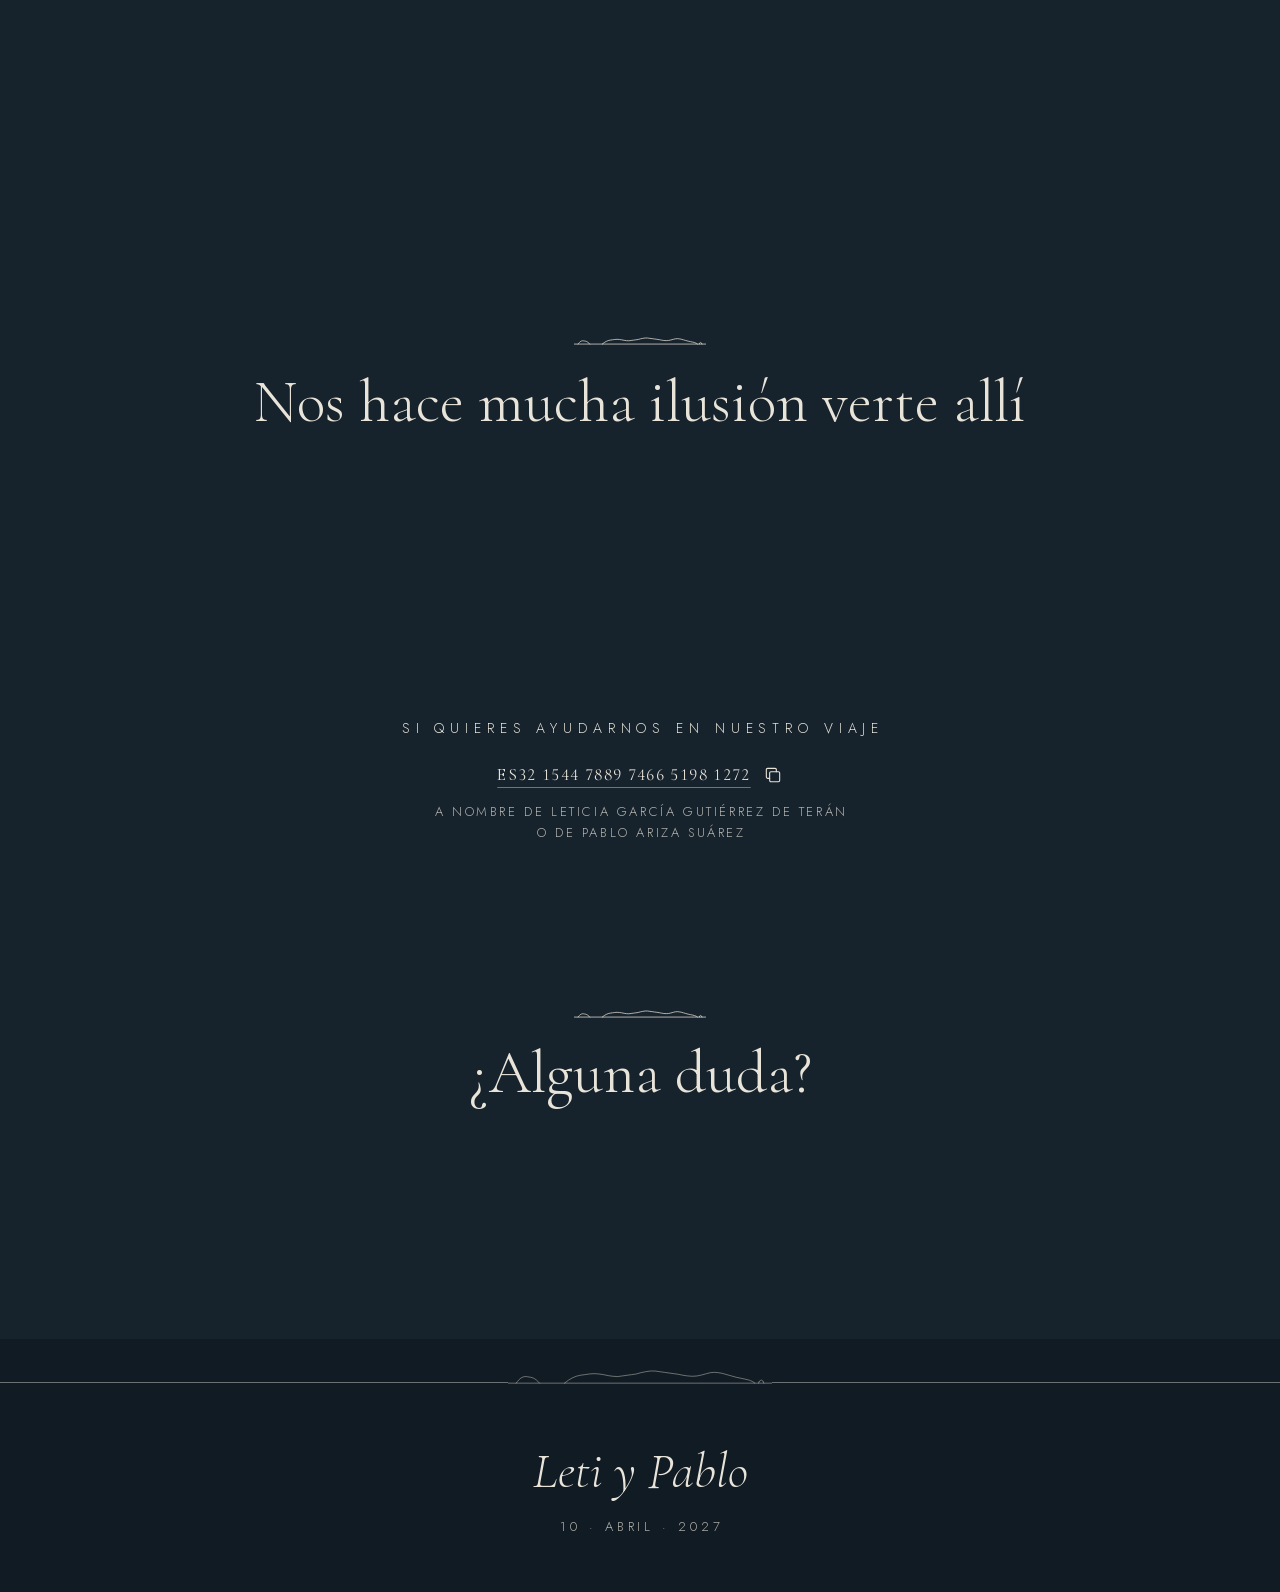
==== commit 2cfea662: "Cuenta: icono de portapapeles junto al IBAN en vez del botón «Copiar» Co-Authored-By: Claude Opus 5." ====
--- a/index.html
+++ b/index.html
@@ -29,7 +29,7 @@
   <meta name="theme-color" content="#16222c">
   <link rel="preload" href="assets/fonts/cormorant.woff2" as="font" type="font/woff2" crossorigin>
   <link rel="preload" href="assets/fonts/jost.woff2" as="font" type="font/woff2" crossorigin>
-  <link rel="stylesheet" href="styles.css?v=28">
+  <link rel="stylesheet" href="styles.css?v=29">
   <!-- Sin JavaScript no hay revelado al hacer scroll: el contenido se ve siempre -->
   <script>document.documentElement.classList.add('js');</script>
 </head>
@@ -291,7 +291,6 @@
     <p class="cuenta__texto">Si quieres ayudarnos en nuestro viaje</p>
     <button type="button" class="cuenta__iban" data-cuenta translate="no"></button>
     <p class="cuenta__titular" data-cuenta-titular translate="no" hidden></p>
-    <p><button type="button" class="btn cuenta__copiar" data-cuenta-copiar>Copiar número de cuenta</button></p>
     <p class="cuenta__aviso" data-cuenta-aviso role="status"></p>
   </section>
 
@@ -320,6 +319,6 @@
   </div>
 </template>
 
-<script src="app.js?v=36"></script>
+<script src="app.js?v=37"></script>
 </body>
 </html>
--- a/styles.css
+++ b/styles.css
@@ -330,13 +330,18 @@
 .cuenta { padding-top: 0; padding-bottom: 0; }
 .cuenta__texto { padding-left: .42em; line-height: 1.9; text-wrap: balance; }
 .cuenta__iban {
-  display: inline-block; min-height: 44px; margin-top: 4px; padding: 14px 8px 0; background: none; border: 0; border-radius: 0; cursor: pointer;
+  min-height: 44px; margin-top: 4px; padding: 14px 8px 0; background: none; border: 0; border-radius: 0; cursor: pointer;
   font-family: var(--serif); font-weight: 400; font-size: clamp(.9375rem, 2.1vw, 1.0625rem);
   letter-spacing: .08em; color: var(--crudo); font-variant-numeric: lining-nums tabular-nums;
   text-decoration: underline; text-decoration-thickness: 1px; text-decoration-color: var(--crudo-tenue); text-underline-offset: 7px;
-  user-select: all; -webkit-user-select: all;
-}
-.cuenta__copiar { margin-top: 22px; min-width: min(100%, 300px); }
+  display: inline-flex; align-items: center; gap: 12px;
+}
+.cuenta__numero { user-select: all; -webkit-user-select: all; }
+/* Icono de portapapeles: indica que el número se copia al tocarlo */
+.cuenta__icono { display: inline-flex; flex: none; }
+.cuenta__icono svg {
+  width: 20px; height: 20px; fill: none; stroke: currentColor; stroke-width: 1.3; stroke-linecap: round; stroke-linejoin: round;
+}
 .cuenta__titular { margin-top: 12px; color: var(--crudo-suave); padding-left: .2em; }
 .cuenta__aviso { margin-top: 16px; min-height: 1.6em; color: var(--crudo-suave); padding-left: .2em; }
 
